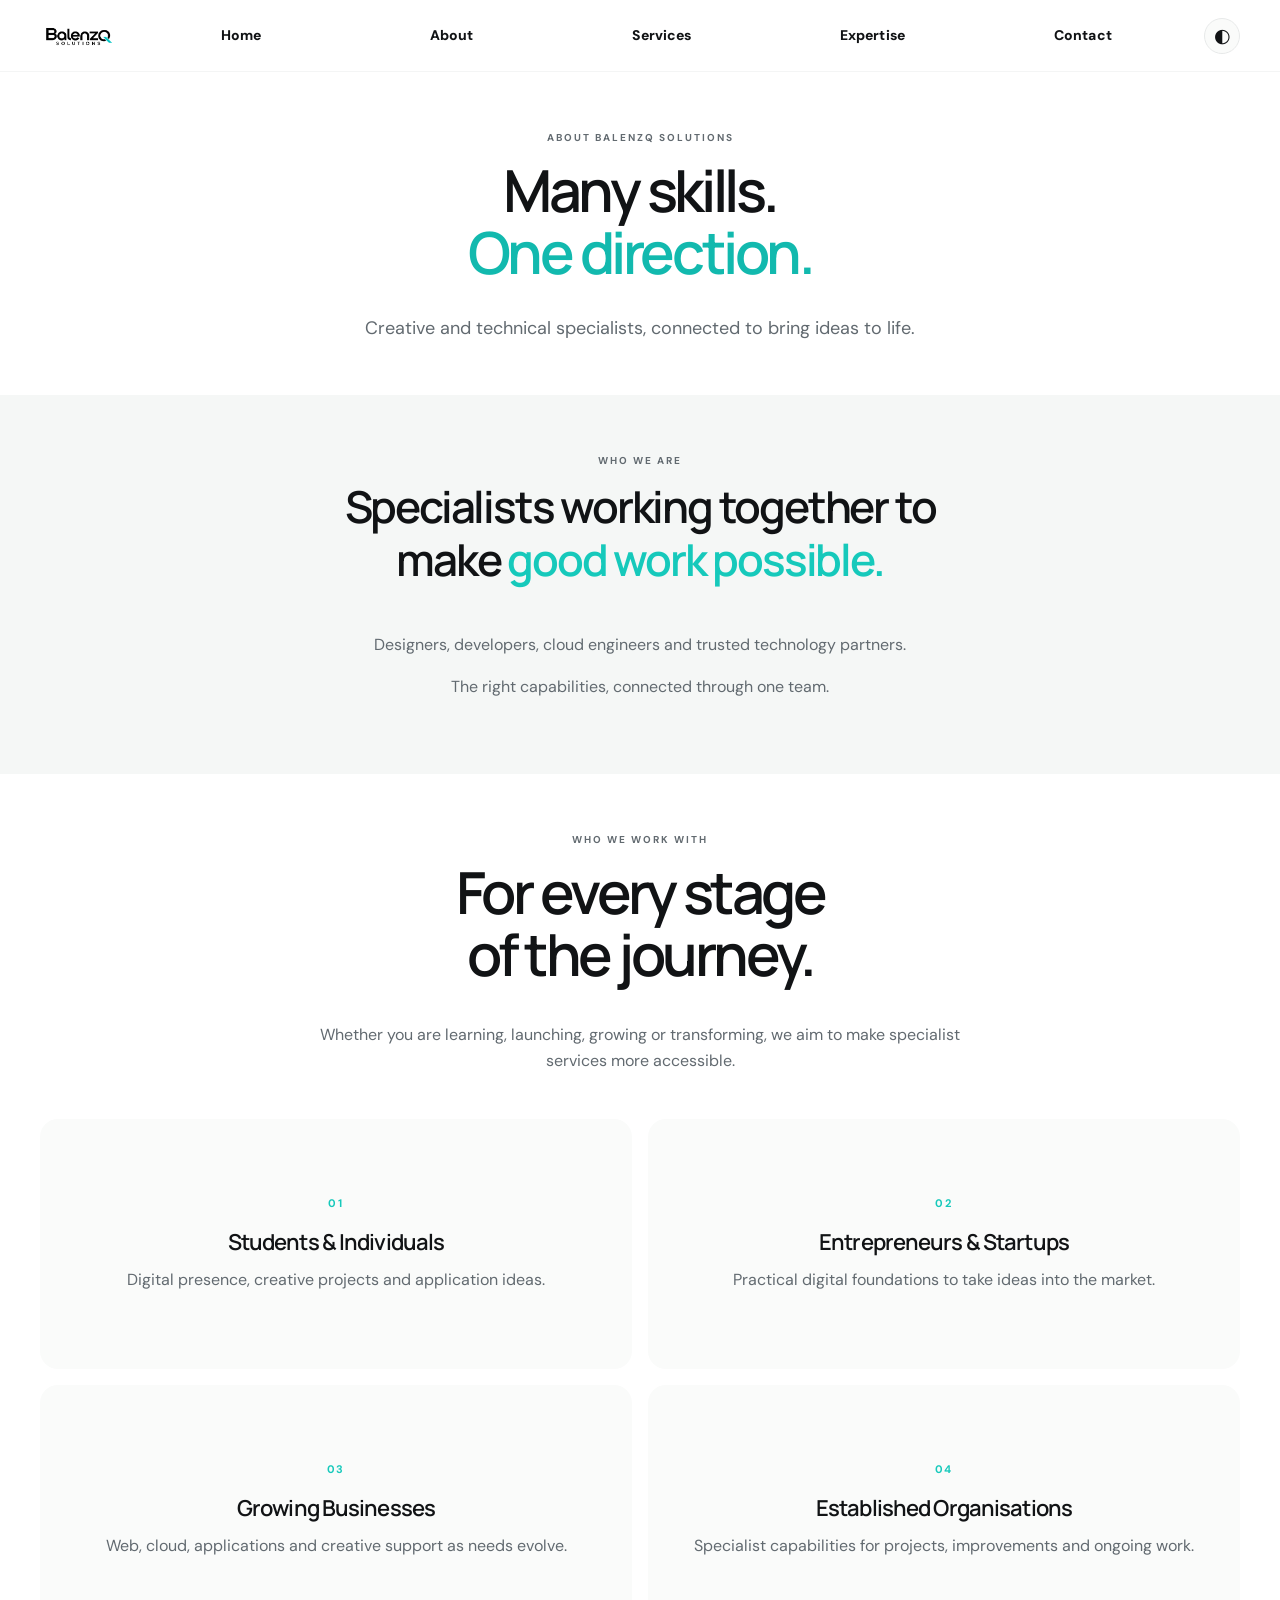
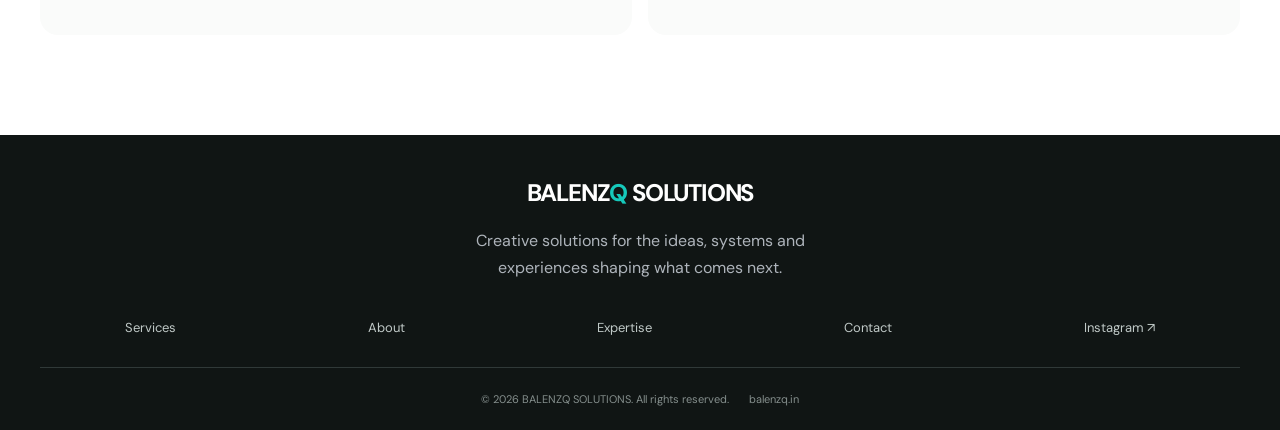
==== about.html @ 7b8a3180 "Initial commit" ====
<!doctype html><html lang="en"><head><meta charset="utf-8"><meta name="viewport" content="width=device-width,initial-scale=1"><meta name="description" content="BALENZQ SOLUTIONS delivers web development, cloud services, domains and hosting, SEO, multimedia design, media post-production and AI video production."><meta name="theme-color" content="#070909"><title>About | BALENZQ SOLUTIONS</title><link rel="preconnect" href="https://fonts.googleapis.com"><link rel="stylesheet" href="styles.css"></head><body><header class="site-header"><div class="wrap nav"><a class="brand" href="index.html" aria-label="BALENZQ SOLUTIONS home"><img class="brand-logo logo-light" src="assets/logo-light.png" alt="BALENZQ SOLUTIONS"><img class="brand-logo logo-dark" src="assets/logo-dark.png" alt="BALENZQ SOLUTIONS"></a><nav aria-label="Main navigation"><a href="index.html">Home</a><a href="about.html">About</a><a href="services.html">Services</a><a href="expertise.html">Expertise</a><a href="contact.html">Contact</a></nav><div class="nav-actions"><button class="theme-toggle" type="button" aria-label="Toggle color theme" title="Toggle light or dark theme"><span class="theme-icon">◐</span></button></div></div></header>
<main><section class="page-hero"><div class="wrap"><div class="eyebrow">ABOUT BALENZQ SOLUTIONS</div><h1>Many skills.<br><span style="color:#12b9ae">One direction.</span></h1><p>Creative and technical specialists, connected to bring ideas to life.</p></div></section>
<section class="section soft"><div class="wrap split"><div><div class="eyebrow">WHO WE ARE</div><p class="statement">Specialists working together to make <span>good work possible.</span></p></div><div><p class="section-intro">Designers, developers, cloud engineers and trusted technology partners.</p><p class="section-intro">The right capabilities, connected through one team.</p></div></div></section>
<section class="section"><div class="wrap"><div class="section-head"><div><div class="eyebrow">WHO WE WORK WITH</div><h2>For every stage<br>of the journey.</h2></div><p class="section-intro">Whether you are learning, launching, growing or transforming, we aim to make specialist services more accessible.</p></div><div class="grid"><div class="card"><div class="num">01</div><h3>Students & Individuals</h3><p>Digital presence, creative projects and application ideas.</p></div><div class="card"><div class="num">02</div><h3>Entrepreneurs & Startups</h3><p>Practical digital foundations to take ideas into the market.</p></div><div class="card"><div class="num">03</div><h3>Growing Businesses</h3><p>Web, cloud, applications and creative support as needs evolve.</p></div><div class="card"><div class="num">04</div><h3>Established Organisations</h3><p>Specialist capabilities for projects, improvements and ongoing work.</p></div></div></div></section></main><footer><div class="wrap"><div class="foot-top"><div><div class="foot-brand">BALENZ<span>Q</span> SOLUTIONS</div><p style="color:#aeb4bb;max-width:330px">Creative solutions for the ideas, systems and experiences shaping what comes next.</p></div><div class="foot-links"><a href="services.html">Services</a><a href="about.html">About</a><a href="expertise.html">Expertise</a><a href="contact.html">Contact</a><a href="https://www.instagram.com/" target="_blank" rel="noreferrer">Instagram ↗</a></div></div><div class="copyright"><span>© 2026 BALENZQ SOLUTIONS. All rights reserved.</span><span>balenzq.in</span></div></div></footer><script src="script.js" defer></script></body></html>
---- styles.css ----
@import url('https://fonts.googleapis.com/css2?family=DM+Sans:wght@400;500;600;700&family=Manrope:wght@400;500;600;700;800&display=swap');
:root{color-scheme:light dark;--ink:#111315;--muted:#626a70;--line:#e7e9e9;--accent:#16c9bb;--paper:#fff;--soft:#f5f7f6;--panel:#fafbfa;--max:1200px;--shadow:0 20px 60px rgba(15,25,25,.07)}
@media(prefers-color-scheme:dark){:root{--ink:#f4f6f5;--muted:#aeb7b6;--line:#303938;--paper:#070909;--soft:#0d1312;--panel:#151d1b;--shadow:0 20px 60px rgba(0,0,0,.22)}}
:root[data-theme="light"]{color-scheme:light;--ink:#111315;--muted:#626a70;--line:#e7e9e9;--paper:#fff;--soft:#f5f7f6;--panel:#fafbfa;--shadow:0 20px 60px rgba(15,25,25,.07)}
:root[data-theme="dark"]{color-scheme:dark;--ink:#f4f6f5;--muted:#aeb7b6;--line:#303938;--paper:#070909;--soft:#0d1312;--panel:#151d1b;--shadow:0 20px 60px rgba(0,0,0,.22)}
*{box-sizing:border-box}html{scroll-behavior:smooth}body{margin:0;background:var(--paper);color:var(--ink);font-family:'DM Sans',Arial,sans-serif;line-height:1.65;-webkit-font-smoothing:antialiased;transition:background .25s,color .25s}h1,h2,h3,.statement{font-family:'Manrope','DM Sans',sans-serif;font-weight:600}a{color:inherit;text-decoration:none}.wrap{width:min(var(--max),calc(100% - 56px));margin:auto}
.site-header{height:86px;display:flex;align-items:center;position:sticky;top:0;background:color-mix(in srgb,var(--paper) 88%,transparent);backdrop-filter:blur(18px);z-index:20;border-bottom:1px solid color-mix(in srgb,var(--line) 45%,transparent)}.nav{display:flex;align-items:center;justify-content:space-between;gap:28px}.brand{display:flex;align-items:center;flex:0 0 175px}.brand-logo{display:block;width:164px;height:56px;object-fit:contain}.nav nav{display:flex;gap:clamp(15px,2.4vw,32px);align-items:center;white-space:nowrap;font-size:13px;font-weight:600;color:var(--muted)}nav a{transition:color .2s}nav a:hover,nav a.active{color:var(--accent)}.nav-actions{display:flex;align-items:center;gap:13px}.theme-toggle{width:38px;height:38px;border:1px solid var(--line);border-radius:50%;background:var(--panel);color:var(--ink);font-size:19px;cursor:pointer}.nav-cta,.button{display:inline-flex;align-items:center;justify-content:center;gap:8px;background:var(--ink);color:var(--paper);padding:13px 20px;border-radius:999px;font-size:13px;font-weight:700;transition:.2s}.nav-cta:hover,.button:hover{background:var(--accent);color:#071312;transform:translateY(-2px)}
.hero{padding:105px 0 88px;position:relative;overflow:hidden;isolation:isolate}.hero:before{content:"";position:absolute;width:650px;height:650px;border-radius:50%;right:-220px;top:-285px;background:radial-gradient(circle,rgba(22,201,187,.12),rgba(22,201,187,0) 68%);z-index:-1;pointer-events:none}.hero:after{content:"";position:absolute;inset:10% 0 0 48%;z-index:-1;opacity:.23;background-image:radial-gradient(var(--muted) .65px,transparent .65px);background-size:19px 19px;mask-image:linear-gradient(90deg,transparent,black 55%,transparent)}.eyebrow{font-size:10px;letter-spacing:.2em;text-transform:uppercase;color:var(--muted);font-weight:700}.hero-brandmark{margin:28px 0 22px;max-width:min(620px,100%)}.hero-brandmark img{width:100%;height:auto;max-height:190px;object-fit:contain;object-position:left center}.hero h1{font-size:clamp(43px,6.5vw,78px);line-height:1.02;letter-spacing:-.065em;max-width:790px;margin:18px 0 20px}.hero h1 em{font-style:normal;color:var(--accent)}.lead{font-size:clamp(16px,1.7vw,19px);line-height:1.75;color:var(--muted);max-width:630px}.actions{display:flex;gap:13px;align-items:center;margin-top:30px;flex-wrap:wrap}.button.secondary{background:transparent;color:var(--ink);border:1px solid var(--line)}.button.secondary:hover{border-color:var(--accent);background:var(--soft)}.hero-note{margin-top:68px;padding-top:20px;border:0;display:flex;justify-content:space-between;gap:20px;color:var(--muted);font-size:11px;letter-spacing:.1em}
.section{padding:88px 0}.section.soft{background:var(--soft)}.section-head{display:flex;justify-content:space-between;align-items:end;gap:32px;margin-bottom:40px}.section h2,.page-hero h1{font-size:clamp(34px,4.8vw,58px);letter-spacing:-.06em;line-height:1.08;margin:12px 0}.section-intro{max-width:455px;color:var(--muted);font-size:16px}.grid{display:grid;grid-template-columns:repeat(2,1fr);gap:14px}.card{border:0;border-radius:18px;padding:30px;min-height:220px;background:var(--panel);transition:transform .25s,box-shadow .25s}.card:hover{transform:translateY(-4px);box-shadow:var(--shadow)}.num{color:var(--accent);font-size:11px;font-weight:700;letter-spacing:.15em}.card h3{font-size:22px;letter-spacing:-.04em;margin:22px 0 8px}.card p,.service-item p{color:var(--muted);margin:0}.arrow{display:inline-block;margin-top:20px;font-size:13px;font-weight:700}.arrow:after{content:" ↗";color:var(--accent)}.split{display:grid;grid-template-columns:1fr 1fr;gap:70px;align-items:center}.statement{font-size:clamp(27px,3.8vw,44px);line-height:1.2;letter-spacing:-.05em}.statement span{color:var(--accent)}.ticks{list-style:none;padding:0;margin:24px 0}.ticks li{padding:12px 0;border-bottom:1px solid var(--line);color:var(--muted)}.ticks li:before{content:"↗";color:var(--accent);margin-right:12px}.band{background:#111817;color:#fff;border-radius:24px;padding:54px;display:flex;justify-content:space-between;align-items:center;gap:30px}.band h2{font-size:clamp(30px,4vw,48px);margin:10px 0;letter-spacing:-.06em}.band p{color:#b8c2c0;max-width:530px}.band .button{background:var(--accent);color:#071312}.page-hero{padding:86px 0 54px}.page-hero h1{max-width:850px}.page-hero p{max-width:680px;color:var(--muted);font-size:18px}.service-list{display:grid;grid-template-columns:1fr 1fr;gap:0 48px}.service-item{padding:28px 0;border-top:1px solid var(--line)}.service-item h3{font-size:22px;letter-spacing:-.04em;margin:0 0 8px}.pill{display:inline-block;border:1px solid var(--line);border-radius:30px;padding:7px 12px;font-size:11px;color:var(--muted);margin:6px 5px 0 0}form{display:grid;gap:14px;max-width:680px}input,textarea,select{width:100%;padding:15px 16px;border:1px solid var(--line);border-radius:10px;font:inherit;background:var(--panel);color:var(--ink)}textarea{min-height:140px;resize:vertical}label{font-size:12px;color:var(--muted)}footer{padding:54px 0 28px;background:#101514;color:white;margin-top:90px}.foot-top{display:flex;justify-content:space-between;gap:30px;padding-bottom:42px;border-bottom:1px solid #303938}.foot-brand{font-size:24px;font-weight:750;letter-spacing:-.05em}.foot-brand span{color:var(--accent)}.foot-links{display:flex;gap:22px;flex-wrap:wrap;color:#c0c9c7;font-size:13px}.copyright{display:flex;justify-content:space-between;gap:20px;color:#858f8d;font-size:11px;padding-top:22px}.reveal{opacity:0;transform:translateY(18px);transition:opacity .65s ease,transform .65s ease}.reveal.visible{opacity:1;transform:none}
@media(max-width:900px){.wrap{width:min(var(--max),calc(100% - 36px))}.site-header{height:auto;min-height:76px;padding:10px 0}.nav{gap:12px;flex-wrap:wrap}.brand{flex:0 0 125px}.brand-logo{width:122px;height:46px}.nav nav{order:3;flex:1 0 100%;justify-content:center;gap:clamp(14px,4vw,28px);padding:8px 0 3px;font-size:12px}.nav-actions{margin-left:auto}.nav-cta{padding:10px 14px}.hero{padding:72px 0 60px}.hero-brandmark{max-width:500px}.hero-brandmark img{max-height:145px}}
@media(max-width:600px){.wrap{width:calc(100% - 32px)}.site-header{padding:8px 0}.nav{gap:8px}.brand{flex-basis:112px}.brand-logo{width:108px;height:40px}.nav nav{justify-content:flex-start;overflow-x:auto;scrollbar-width:none;white-space:nowrap;padding:11px 0 7px}.nav nav::-webkit-scrollbar{display:none}.nav-actions{gap:8px}.theme-toggle{width:34px;height:34px}.nav-cta{font-size:11px;padding:9px 11px}.hero{padding:62px 0 52px}.hero-brandmark{margin:24px 0 18px}.hero-brandmark img{max-height:105px}.hero h1{font-size:clamp(40px,12vw,58px)}.hero-note{margin-top:45px;flex-direction:column;gap:8px}.section{padding:65px 0}.section-head,.split,.band,.foot-top,.copyright{display:block}.section-head{margin-bottom:26px}.grid,.service-list{grid-template-columns:1fr}.card{min-height:unset;padding:25px}.split{gap:26px}.band{padding:32px 24px}.band .button{margin-top:18px}.foot-links{margin-top:24px}.copyright span{display:block;margin-top:8px}}
@media(prefers-reduced-motion:reduce){html{scroll-behavior:auto}.reveal{opacity:1;transform:none;transition:none}*{transition:none!important}}

/* V6 logo treatment: use the supplied clean wordmark, centered in the header and hero. */
.site-header{height:auto;min-height:108px;padding:12px 0}
.nav{display:grid;grid-template-columns:1fr auto 1fr;grid-template-areas:"brand . actions" "menu menu menu";gap:8px 18px}
.brand{grid-area:brand;grid-column:1 / 4;grid-row:1;justify-self:center;align-self:center;display:flex;align-items:center;justify-content:center;width:max-content;max-width:100%;flex:none}
.brand-logo{width:220px;height:66px;object-fit:contain;display:block}
.nav nav{grid-area:menu;grid-row:2;grid-column:1 / 4;justify-self:center;display:flex;justify-content:center;align-items:center;gap:clamp(18px,2.8vw,34px)}
.nav-actions{grid-area:actions;grid-row:1;grid-column:3;justify-self:end;align-self:center;z-index:2}
.logo-dark{display:none!important}
@media(prefers-color-scheme:dark){.logo-light{display:none!important}.logo-dark{display:block!important}}
:root[data-theme="light"] .logo-light{display:block!important}
:root[data-theme="light"] .logo-dark{display:none!important}
:root[data-theme="dark"] .logo-light{display:none!important}
:root[data-theme="dark"] .logo-dark{display:block!important}
.hero-brandmark{width:100%;max-width:100%;margin:32px 0 28px;display:flex;justify-content:center;align-items:center}
.hero-brandmark .hero-logo{width:min(520px,82%);height:auto;max-height:150px;object-fit:contain;object-position:center}
@media(max-width:900px){
 .site-header{min-height:100px}
 .brand{grid-column:1 / 4}
 .brand-logo{width:205px;height:60px}
 .nav nav{grid-column:1 / 4;justify-self:center;justify-content:center}
 .nav-actions{grid-column:3;grid-row:1}
}
@media(max-width:600px){
 .site-header{min-height:112px;padding:8px 0 5px}
 .nav{grid-template-columns:1fr auto 1fr;gap:7px 8px}
 .brand-logo{width:176px;height:54px}
 .nav-actions{grid-column:3;grid-row:1;gap:6px}
 .theme-toggle{width:32px;height:32px}
 .nav-cta{font-size:10px;padding:8px 10px}
 .nav nav{grid-column:1 / 4;grid-row:2;justify-self:stretch;justify-content:center;gap:clamp(12px,4vw,22px);font-size:12px}
 .hero-brandmark{margin:24px 0 22px}
 .hero-brandmark .hero-logo{width:min(390px,90%);max-height:112px}
}

/* Keep the centered wordmark clear of the utility buttons on narrow screens. */
.nav{grid-template-areas:"brand brand brand" "menu menu menu";grid-template-columns:1fr 1fr 1fr}
.brand{grid-area:brand;grid-column:1 / 4;grid-row:1}
.nav nav{grid-area:menu;grid-column:1 / 4;grid-row:2}
.nav-actions{grid-area:auto;grid-column:3;grid-row:1;justify-self:end}
@media(max-width:600px){
 .nav{grid-template-areas:"brand brand brand" "actions actions actions" "menu menu menu";grid-template-columns:1fr 1fr 1fr}
 .brand{grid-area:brand;grid-column:1 / 4;grid-row:1}
 .nav-actions{grid-area:actions;grid-column:1 / 4;grid-row:2;justify-self:center}
 .nav nav{grid-area:menu;grid-column:1 / 4;grid-row:3;justify-self:stretch}
 .site-header{min-height:142px}
}

/* V7 refinement: compact right-aligned header logo and justified content copy. */
.nav{
  display:grid;
  grid-template-columns:minmax(0,1fr) auto auto;
  grid-template-areas:"menu actions brand";
  align-items:center;
  gap:14px 22px;
}
.brand{
  grid-area:brand;
  grid-column:auto;
  grid-row:auto;
  justify-self:end;
  width:auto;
  max-width:100%;
  flex:none;
  margin-left:0;
}
.brand-logo{width:104px;height:42px;object-fit:contain}
.nav nav{
  grid-area:menu;
  grid-column:auto;
  grid-row:auto;
  justify-self:start;
  justify-content:flex-start;
  min-width:0;
}
.nav-actions{grid-area:actions;grid-column:auto;grid-row:auto;justify-self:center}
/* Align explanatory copy consistently across every page and content section. */
main p,
main li,
footer p{
  text-align:justify;
  text-justify:inter-word;
}
.section-intro,
.lead,
.page-hero p,
.card p,
.service-item p,
.band p,
.ticks li{
  text-align:justify;
}
/* Keep navigation, controls and short labels visually crisp. */
.site-header nav,
.site-header nav a,
.nav-actions,
.nav-cta,
.button,
.eyebrow,
.num,
.pill,
.foot-links,
.copyright,
label{
  text-align:initial;
}
@media(max-width:900px){
  .nav{
    grid-template-columns:minmax(0,1fr) auto auto;
    grid-template-areas:"menu actions brand";
    gap:10px 12px;
  }
  .brand{grid-column:auto;grid-row:auto;justify-self:end}
  .brand-logo{width:92px;height:38px}
  .nav nav{grid-column:auto;grid-row:auto;justify-self:start;justify-content:flex-start;flex:initial;white-space:nowrap;overflow-x:auto}
  .nav-actions{grid-column:auto;grid-row:auto;justify-self:center;margin-left:0}
}
@media(max-width:600px){
  .site-header{min-height:0;padding:9px 0}
  .nav{
    display:grid;
    grid-template-columns:minmax(0,1fr) auto;
    grid-template-areas:"actions brand" "menu menu";
    gap:8px 12px;
  }
  .brand{grid-area:brand;grid-column:2;grid-row:1;justify-self:end}
  .brand-logo{width:82px;height:34px}
  .nav-actions{grid-area:actions;grid-column:1;grid-row:1;justify-self:start}
  .nav nav{grid-area:menu;grid-column:1 / -1;grid-row:2;justify-self:stretch;justify-content:flex-start;overflow-x:auto;white-space:nowrap;padding:8px 0 3px}
  .hero-brandmark .hero-logo{width:min(390px,90%);max-height:112px}
}

/* V8: centered editorial composition and compact logo tagline. */
body, main, main section, footer { text-align: center; }
.site-header .nav { justify-items: center; }
.site-header nav { justify-self: center; justify-content: center; text-align: center; }
.brand { justify-self: end; }
.brand-logo { width: 76px; height: 32px; }
.hero .wrap { display: flex; flex-direction: column; align-items: center; }
.hero .eyebrow { text-align: center; }
.hero-brandmark { justify-content: center; margin: 24px auto 8px; }
.hero-brandmark .hero-logo { width: min(430px, 78%); max-height: 126px; object-position: center; }
.hero h1 { width: 100%; max-width: 760px; margin: 8px auto 18px; text-align: center; font-size: clamp(20px, 2.6vw, 27px); line-height: 1.35; letter-spacing: -.025em; font-weight: 600; }
.hero .lead { max-width: 720px; margin: 0 auto; text-align: center; }
.hero .actions { justify-content: center; }
.hero-note { width: 100%; justify-content: center; flex-wrap: wrap; text-align: center; }
.section-head { flex-direction: column; align-items: center; justify-content: center; text-align: center; }
.section-head > div { width: 100%; }
.section-intro, .page-hero p, .card p, .service-item p, .band p, .ticks li, main p, main li { text-align: center; margin-left: auto; margin-right: auto; }
.section h2, .page-hero h1, .statement, .card h3, .service-item h3 { text-align: center; margin-left: auto; margin-right: auto; }
.grid, .service-list { justify-items: stretch; }
.card, .service-item { text-align: center; }
.num, .arrow, .pill { text-align: center; }
.split { justify-items: center; text-align: center; }
.split > * { width: 100%; }
.ticks { max-width: 620px; margin-left: auto; margin-right: auto; }
.ticks li { padding-left: 8px; padding-right: 8px; }
.band { flex-direction: column; justify-content: center; align-items: center; text-align: center; }
.band > div { width: 100%; }
.page-hero { display: flex; flex-direction: column; align-items: center; }
.page-hero h1, .page-hero p { margin-left: auto; margin-right: auto; }
form { margin-left: auto; margin-right: auto; text-align: center; }
form label { text-align: center; }
input, textarea, select { text-align: center; }
footer .foot-top, footer .copyright { justify-content: center; align-items: center; text-align: center; }
footer .foot-top { flex-direction: column; }
footer .foot-top > div { width: 100%; }
footer .foot-links { justify-content: center; }
footer p { margin-left: auto; margin-right: auto; text-align: center; }
@media(max-width:900px){
 .brand-logo { width: 72px; height: 30px; }
 .nav nav { justify-content: center; }
 .hero-brandmark .hero-logo { width: min(390px, 86%); max-height: 112px; }
}
@media(max-width:600px){
 .brand-logo { width: 68px; height: 28px; }
 .nav nav { justify-content: center; }
 .hero h1 { font-size: 19px; line-height: 1.35; }
 .hero-brandmark .hero-logo { width: min(340px, 88%); max-height: 100px; }
 .hero-note { align-items: center; }
 .section-head { align-items: center; }
 .foot-links { justify-content: center; }
 .copyright { text-align: center; }
}


/* V9 — centered, minimal, brand-led presentation */
body, main, main section, footer { text-align:center; }
main p, main li, .section-intro, .page-hero p, .card p, .service-item p, .band p, .ticks li { text-align:center !important; margin-left:auto; margin-right:auto; }
.section-head, .section-head > div, .split, .page-hero, .page-hero .wrap, .band { text-align:center; justify-content:center; align-items:center; }
.section-head { display:flex; flex-direction:column; gap:8px; }
.section-head > div { width:100%; }
.section-intro, .page-hero p, .lead { max-width:620px; }
.hero .wrap { display:flex; flex-direction:column; align-items:center; }
.hero-brandmark { justify-content:center; margin:20px auto 8px; }
.hero-brandmark .hero-logo { width:min(350px,72%); max-height:105px; object-position:center; }
.brand-tagline { margin:7px 0 14px; font-size:clamp(15px,2vw,20px); line-height:1.35; font-weight:600; letter-spacing:-.025em; color:var(--ink); text-align:center; }
.hero .lead { margin:0 auto; font-size:14px; letter-spacing:.12em; text-transform:uppercase; }
.hero h1 { display:none; }
.hero .actions { justify-content:center; }
.hero-note { justify-content:center; text-align:center; margin-top:48px; }
.brand { justify-self:end; }
.brand-logo { width:72px; height:30px; }
.nav nav { justify-content:center; text-align:center; }
.nav-actions { justify-self:start; }
.grid { gap:16px; }
.card { min-height:190px; padding:25px 24px; text-align:center; }
.card h3 { margin:12px auto 7px; text-align:center; }
.doodle-icon { display:flex; width:48px; height:48px; align-items:center; justify-content:center; margin:0 auto 13px; color:var(--accent); }
.doodle-icon svg { width:42px; height:42px; fill:none; stroke:currentColor; stroke-width:1.7; stroke-linecap:round; stroke-linejoin:round; }
.service-list { justify-items:stretch; }
.service-item { text-align:center; padding:26px 18px; }
.service-item h3 { text-align:center; margin:8px auto; }
.service-item .pill { margin:5px 4px 0; }
.split { grid-template-columns:1fr; gap:24px; }
.split > div { max-width:720px; margin:0 auto; }
.statement { text-align:center; max-width:700px; margin:10px auto; }
.ticks { display:flex; flex-wrap:wrap; justify-content:center; gap:8px 22px; }
.ticks li { border:0; padding:6px 0; }
.band { display:flex; flex-direction:column; padding:42px 28px; }
.band h2 { text-align:center; }
form { margin:0 auto; text-align:center; }
form label { text-align:center; }
input, textarea, select { text-align:center; }
footer .foot-top, footer .copyright { justify-content:center; align-items:center; text-align:center; }
footer .foot-top > div { margin:0 auto; }
footer .foot-links { justify-content:center; }
footer p { margin-left:auto; margin-right:auto; text-align:center; }
@media(max-width:600px){
 .brand-logo{width:66px;height:28px}
 .hero{padding:52px 0 46px}
 .hero-brandmark .hero-logo{width:min(300px,78%);max-height:88px}
 .brand-tagline{font-size:16px;margin:5px 0 12px}
 .hero .lead{font-size:11px;letter-spacing:.1em}
 .section{padding:54px 0}
 .grid{grid-template-columns:1fr 1fr;gap:10px}
 .card{padding:20px 12px;min-height:165px}
 .card h3{font-size:17px}
 .card p{font-size:13px;line-height:1.5}
 .doodle-icon{width:40px;height:40px;margin-bottom:8px}
 .doodle-icon svg{width:36px;height:36px}
 .service-list{grid-template-columns:1fr}
 .service-item{padding:22px 10px}
 .band{padding:30px 20px}
}

/* V10 — compact single-line navigation and consistent centered sections */
.site-header{height:72px;min-height:72px;padding:0;}
.nav{display:flex;flex-wrap:nowrap;align-items:center;justify-content:space-between;gap:18px;}
.brand{order:0;flex:0 0 auto;justify-self:auto;width:auto;max-width:none;display:flex;align-items:center;justify-content:flex-start;}
.brand-logo{width:78px;height:38px;object-fit:contain;}
.nav nav{order:1;display:flex;flex:1 1 auto;justify-content:center;align-items:center;gap:clamp(12px,2.2vw,30px);white-space:nowrap;padding:0;margin:0;font-size:13px;}
.nav-actions{order:2;display:flex;flex:0 0 auto;align-items:center;justify-self:auto;margin:0;}
.theme-toggle{width:36px;height:36px;}
.nav-cta{display:none!important;}
/* All section labels, headings and supporting copy share a centered composition. */
main, main section, main section .wrap, footer{text-align:center;}
.section-head{display:flex;flex-direction:column;align-items:center;justify-content:center;text-align:center;margin-bottom:28px;gap:8px;}
.section-head>div{width:100%;}
.section h2,.page-hero h1,.section-intro,.page-hero p,.statement,.card h3,.card p,.service-item h3,.service-item p,.band h2,.band p,.hero h1,.hero .lead{margin-left:auto;margin-right:auto;text-align:center;}
.section-intro,.page-hero p,.lead,.band p{max-width:650px;}
.split{grid-template-columns:1fr;justify-items:center;gap:20px;text-align:center;}
.split>div{width:100%;max-width:760px;margin:0 auto;text-align:center;}
.ticks{display:flex;justify-content:center;align-items:center;flex-wrap:wrap;gap:8px 22px;}
.ticks li{text-align:center;border:0;padding:6px 0;}
.page-hero{display:flex;flex-direction:column;align-items:center;text-align:center;padding:58px 0 34px;}
.page-hero .wrap{display:flex;flex-direction:column;align-items:center;}
.service-list{grid-template-columns:repeat(2,minmax(0,1fr));gap:14px 24px;}
.service-item{text-align:center;padding:22px 18px;border:1px solid var(--line);border-radius:16px;background:var(--panel);}
.service-item h3,.service-item p{ text-align:center; }
form{margin:0 auto;text-align:center;}
form label{text-align:center;}
input,textarea,select{text-align:center;}
.band{display:flex;flex-direction:column;align-items:center;justify-content:center;text-align:center;padding:38px 28px;gap:16px;}
.band>div{width:100%;}
.foot-top,.copyright{justify-content:center;align-items:center;text-align:center;}
.foot-top{flex-direction:column;gap:20px;padding-bottom:28px;}
.foot-top>div{width:100%;}
.foot-links{justify-content:center;}
footer p{margin-left:auto;margin-right:auto;text-align:center;}
/* Compact vertical rhythm: retain breathing room without oversized blank bands. */
.hero{padding:54px 0 42px;}
.hero-brandmark{margin:12px auto 5px;}
.brand-tagline{margin:5px auto 12px;font-size:clamp(13px,1.6vw,17px);}
.hero .actions{justify-content:center;margin-top:22px;}
.hero-note{display:none;}
.section{padding:58px 0;}
.section.soft{padding:58px 0;}
footer{margin-top:42px;padding:38px 0 22px;}
.grid{gap:12px;}
.card{min-height:170px;padding:22px 18px;}
.doodle-icon{width:46px;height:46px;margin:0 auto 10px;color:var(--accent);}
.doodle-icon svg{fill:var(--accent);stroke:var(--accent);stroke-width:1.6;}
.doodle-icon svg rect,.doodle-icon svg path,.doodle-icon svg circle,.doodle-icon svg line{vector-effect:non-scaling-stroke;}
@media(max-width:900px){
 .site-header{height:66px;min-height:66px;padding:0;}
 .nav{flex-wrap:nowrap;gap:10px;}
 .brand{flex:0 0 auto;}
 .brand-logo{width:66px;height:32px;}
 .nav nav{order:1;flex:1 1 auto;justify-content:center;gap:clamp(9px,1.8vw,16px);font-size:11px;overflow:visible;}
 .nav-actions{margin:0;}
 .theme-toggle{width:32px;height:32px;}
}
@media(max-width:600px){
 .site-header{height:62px;min-height:62px;padding:0;}
 .wrap{width:calc(100% - 24px);}
 .nav{gap:7px;}
 .brand-logo{width:52px;height:28px;}
 .nav nav{flex:1 1 auto;justify-content:flex-start;gap:12px;overflow-x:auto;scrollbar-width:none;white-space:nowrap;font-size:10px;padding:8px 0;}
 .nav nav::-webkit-scrollbar{display:none;}
 .nav-actions{flex:0 0 auto;}
 .theme-toggle{width:29px;height:29px;font-size:15px;}
 .hero{padding:40px 0 34px;}
 .hero-brandmark .hero-logo{width:min(260px,76%);max-height:78px;}
 .brand-tagline{font-size:14px;margin:4px auto 10px;}
 .hero .lead{font-size:10px;letter-spacing:.08em;}
 .hero .actions{gap:9px;margin-top:18px;}
 .button{padding:11px 15px;font-size:12px;}
 .section,.section.soft{padding:42px 0;}
 .section h2,.page-hero h1{font-size:clamp(29px,8vw,40px);}
 .grid{grid-template-columns:1fr 1fr;gap:9px;}
 .card{min-height:150px;padding:17px 10px;border-radius:14px;}
 .card h3{font-size:15px;margin:8px auto 5px;}
 .card p{font-size:12px;line-height:1.45;}
 .card .arrow{font-size:11px;margin-top:12px;}
 .doodle-icon{width:36px;height:36px;}
 .doodle-icon svg{width:34px;height:34px;}
 .service-list{grid-template-columns:1fr;gap:10px;}
 .service-item{padding:18px 12px;}
 .band{padding:28px 17px;}
 footer{margin-top:28px;padding:30px 0 18px;}
}

/* V11 — enforce true page-centred alignment across every page */
main, main *, footer, footer * { text-align:center !important; }
main .wrap, main .section-head, main .section-head > *, main .page-hero, main .page-hero > *,
main .page-hero .wrap, main .split, main .split > *, main .band, main .band > *,
main .service-list, main .service-item, main .grid, main .card,
footer .wrap, footer .foot-top, footer .foot-top > *, footer .foot-links, footer .copyright {
  margin-left:auto;
  margin-right:auto;
  justify-content:center;
  align-items:center;
}
main .eyebrow, main .num, main .section-intro, main p, main li,
main h1, main h2, main h3, main .statement, footer p, footer a {
  text-align:center !important;
  margin-left:auto;
  margin-right:auto;
}
main .eyebrow { display:block; width:100%; }
main .ticks, main .actions { justify-content:center !important; }
main .service-item, main .card { display:flex; flex-direction:column; }
main .pill { display:inline-flex; align-self:center; }
main form { width:min(100%, 620px); margin-left:auto !important; margin-right:auto !important; }
main form label { display:block; width:100%; text-align:center !important; }


/* V12 — high-contrast, evenly spaced, single-line navigation */
.site-header{height:72px;min-height:72px;padding:0;}
.site-header .nav{display:flex;flex-wrap:nowrap;align-items:center;justify-content:space-between;gap:14px;width:min(var(--max),calc(100% - 48px));}
.site-header .brand{flex:0 0 82px;width:82px;max-width:82px;display:flex;justify-content:flex-start;align-items:center;margin:0;}
.site-header .brand-logo{width:78px;height:42px;object-fit:contain;object-position:left center;}
.site-header .nav nav{order:0;flex:1 1 auto;min-width:0;display:flex;flex-direction:row;flex-wrap:nowrap;justify-content:space-evenly;align-items:center;gap:0;padding:0;margin:0;overflow:visible;white-space:nowrap;font-size:14px;font-weight:800;letter-spacing:.01em;color:var(--ink);}
.site-header .nav nav a{flex:1 1 0;text-align:center!important;color:var(--ink);font-weight:800;opacity:1;}
.site-header .nav nav a:hover,.site-header .nav nav a.active{color:var(--accent);}
.site-header .nav-actions{flex:0 0 38px;margin:0;display:flex;justify-content:flex-end;}
.site-header .theme-toggle{width:36px;height:36px;flex:0 0 36px;}
@media(max-width:900px){
 .site-header{height:66px;min-height:66px;padding:0;}
 .site-header .nav{width:calc(100% - 28px);flex-wrap:nowrap;gap:7px;}
 .site-header .brand{flex:0 0 62px;width:62px;max-width:62px;}
 .site-header .brand-logo{width:60px;height:34px;}
 .site-header .nav nav{order:0;flex:1 1 auto;justify-content:space-evenly;gap:0;font-size:11.5px;font-weight:800;overflow:visible;white-space:nowrap;padding:0;}
 .site-header .nav nav a{flex:1 1 0;font-weight:800;}
 .site-header .nav-actions{flex:0 0 32px;margin:0;}
 .site-header .theme-toggle{width:30px;height:30px;flex-basis:30px;font-size:15px;}
}
@media(max-width:380px){
 .site-header .nav{width:calc(100% - 18px);gap:4px;}
 .site-header .brand{flex-basis:54px;width:54px;max-width:54px;}
 .site-header .brand-logo{width:53px;height:30px;}
 .site-header .nav nav{font-size:10.5px;letter-spacing:-.02em;}
 .site-header .nav-actions{flex-basis:29px;}
 .site-header .theme-toggle{width:28px;height:28px;flex-basis:28px;}
}

/* V13 — precise, equal service-card alignment only */
main .grid {
  display: grid;
  grid-template-columns: repeat(2, minmax(0, 1fr));
  align-items: stretch;
  justify-items: stretch;
  justify-content: stretch;
  gap: 16px;
  width: 100%;
}
main .grid > .card {
  box-sizing: border-box;
  width: 100%;
  min-width: 0;
  min-height: 250px;
  height: 100%;
  align-self: stretch;
  justify-self: stretch;
  display: flex;
  flex-direction: column;
  align-items: center;
  justify-content: center;
  padding: 30px 24px;
  text-align: center;
}
main .grid > .card .doodle-icon,
main .grid > .card .num,
main .grid > .card h3,
main .grid > .card p,
main .grid > .card .arrow {
  flex: 0 0 auto;
  max-width: 100%;
  text-align: center;
}
main .grid > .card p { min-height: 1.5em; }
@media (max-width: 600px) {
  main .grid { grid-template-columns: repeat(2, minmax(0, 1fr)); gap: 12px; }
  main .grid > .card { min-height: 205px; padding: 22px 14px; }
}


/* V14 — BALENZQ SOLUTIONS dark canvas; hero color overlay intentionally retained */
:root[data-theme="dark"]{--paper:#070909;--soft:#0d1312;--panel:#151d1b;--ink:#f4f6f5;--muted:#aeb7b6;--line:#252d2b;}
@media(prefers-color-scheme:dark){:root:not([data-theme="light"]){--paper:#070909;--soft:#0d1312;--panel:#151d1b;--ink:#f4f6f5;--muted:#aeb7b6;--line:#252d2b;}}
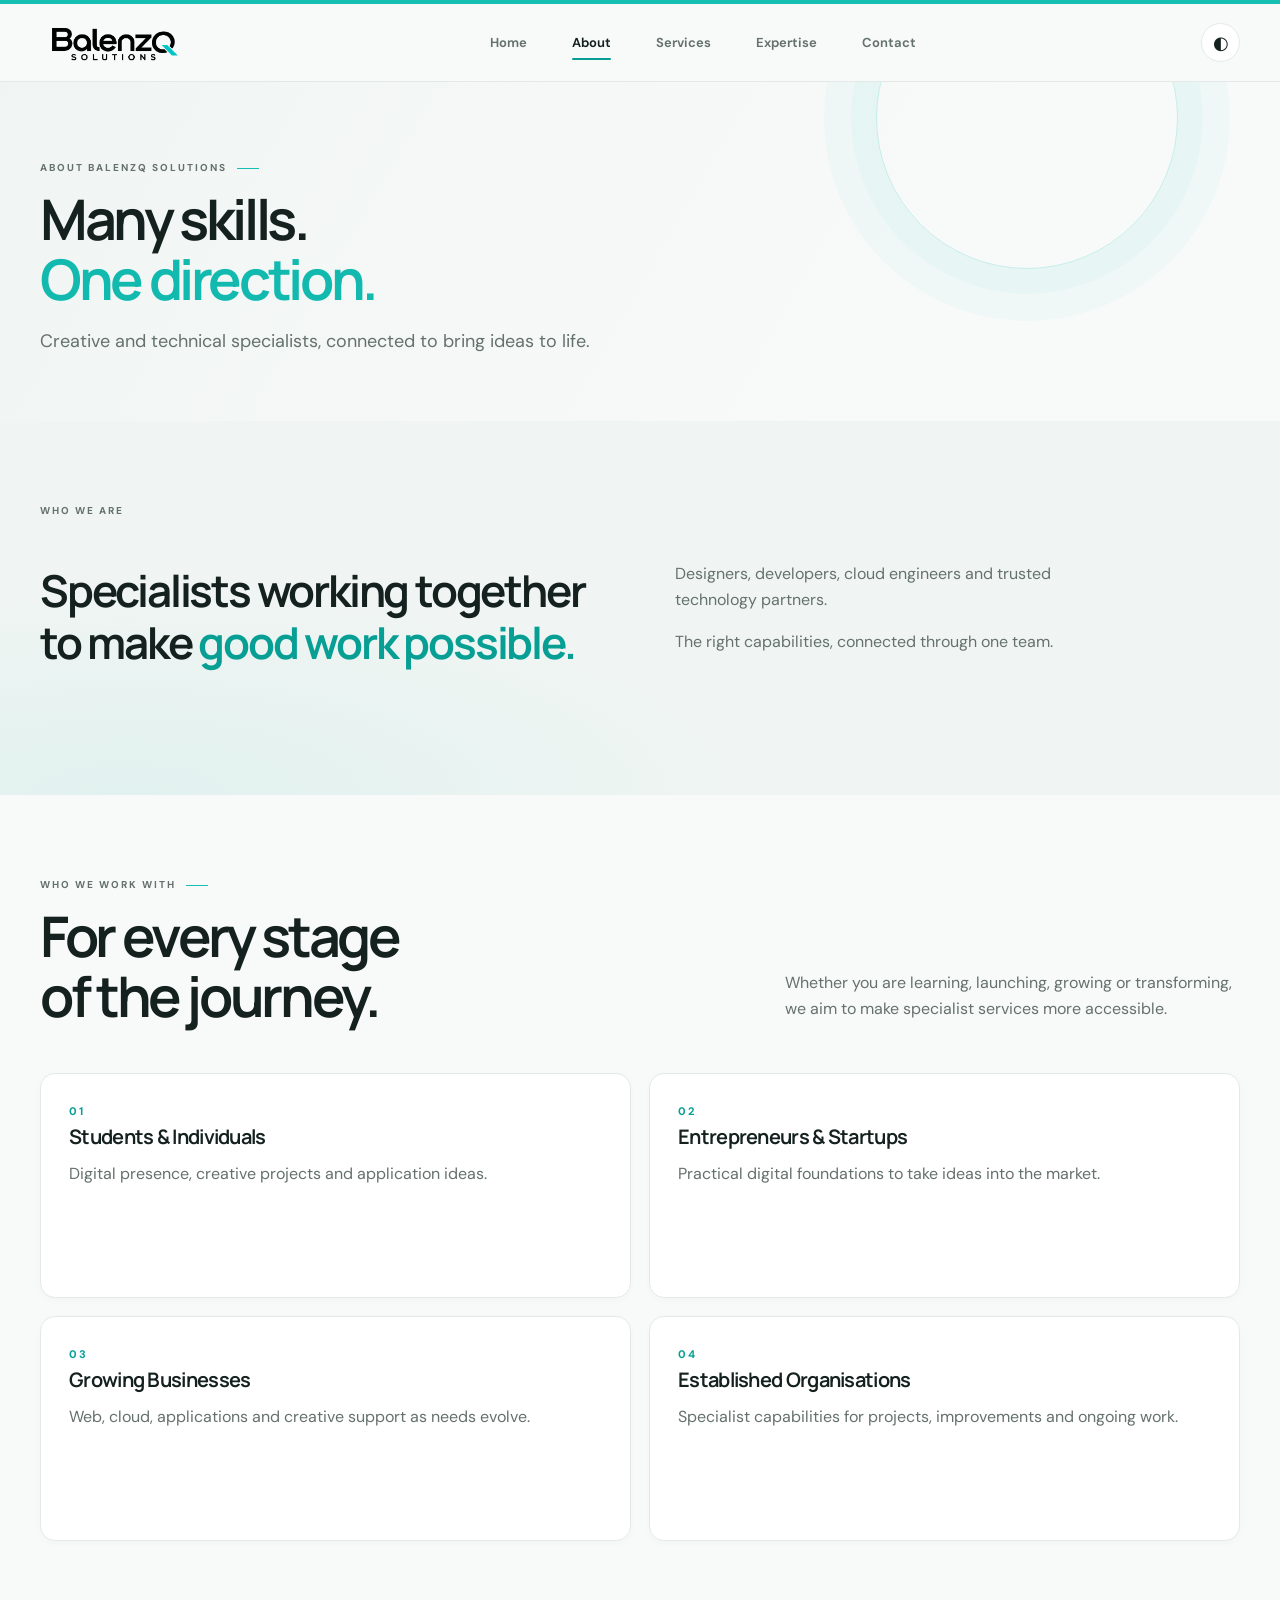
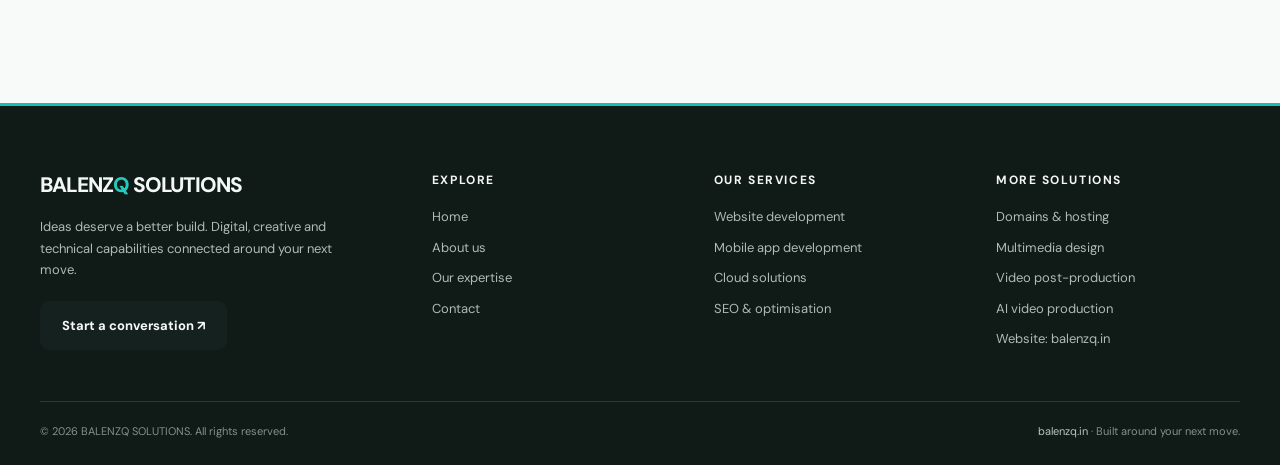
==== commit 9813ec68: "Patch update" ====
--- a/about.html
+++ b/about.html
@@ -1,4 +1,5 @@
-<!doctype html><html lang="en"><head><meta charset="utf-8"><meta name="viewport" content="width=device-width,initial-scale=1"><meta name="description" content="BALENZQ SOLUTIONS delivers web development, cloud services, domains and hosting, SEO, multimedia design, media post-production and AI video production."><meta name="theme-color" content="#070909"><title>About | BALENZQ SOLUTIONS</title><link rel="preconnect" href="https://fonts.googleapis.com"><link rel="stylesheet" href="styles.css"></head><body><header class="site-header"><div class="wrap nav"><a class="brand" href="index.html" aria-label="BALENZQ SOLUTIONS home"><img class="brand-logo logo-light" src="assets/logo-light.png" alt="BALENZQ SOLUTIONS"><img class="brand-logo logo-dark" src="assets/logo-dark.png" alt="BALENZQ SOLUTIONS"></a><nav aria-label="Main navigation"><a href="index.html">Home</a><a href="about.html">About</a><a href="services.html">Services</a><a href="expertise.html">Expertise</a><a href="contact.html">Contact</a></nav><div class="nav-actions"><button class="theme-toggle" type="button" aria-label="Toggle color theme" title="Toggle light or dark theme"><span class="theme-icon">◐</span></button></div></div></header>
+<!doctype html><html lang="en"><head><meta charset="utf-8"><meta name="viewport" content="width=device-width,initial-scale=1"><meta name="description" content="BALENZQ SOLUTIONS delivers web development, cloud services, domains and hosting, SEO, multimedia design, media post-production and AI video production."><meta name="theme-color" content="#f8faf9"><meta property="og:site_name" content="BALENZQ SOLUTIONS"><meta property="og:title" content="About | BALENZQ SOLUTIONS"><title>About | BALENZQ SOLUTIONS</title><link rel="preconnect" href="https://fonts.googleapis.com"><link rel="stylesheet" href="styles.css?v=3"></head><body data-page="about">
+<div class="scroll-progress" aria-hidden="true"></div><header class="site-header"><div class="wrap nav"><a class="brand" href="index.html" aria-label="BALENZQ SOLUTIONS home"><img class="brand-logo logo-light" src="assets/logo-light.png" alt="BALENZQ SOLUTIONS"><img class="brand-logo logo-dark" src="assets/logo-dark.png" alt="BALENZQ SOLUTIONS"></a><nav aria-label="Main navigation"><a href="index.html">Home</a><a href="about.html">About</a><a href="services.html">Services</a><a href="expertise.html">Expertise</a><a href="contact.html">Contact</a></nav><div class="nav-actions"><button class="theme-toggle" type="button" aria-label="Toggle color theme" title="Toggle light or dark theme"><span class="theme-icon">◐</span></button></div></div></header>
 <main><section class="page-hero"><div class="wrap"><div class="eyebrow">ABOUT BALENZQ SOLUTIONS</div><h1>Many skills.<br><span style="color:#12b9ae">One direction.</span></h1><p>Creative and technical specialists, connected to bring ideas to life.</p></div></section>
 <section class="section soft"><div class="wrap split"><div><div class="eyebrow">WHO WE ARE</div><p class="statement">Specialists working together to make <span>good work possible.</span></p></div><div><p class="section-intro">Designers, developers, cloud engineers and trusted technology partners.</p><p class="section-intro">The right capabilities, connected through one team.</p></div></div></section>
-<section class="section"><div class="wrap"><div class="section-head"><div><div class="eyebrow">WHO WE WORK WITH</div><h2>For every stage<br>of the journey.</h2></div><p class="section-intro">Whether you are learning, launching, growing or transforming, we aim to make specialist services more accessible.</p></div><div class="grid"><div class="card"><div class="num">01</div><h3>Students & Individuals</h3><p>Digital presence, creative projects and application ideas.</p></div><div class="card"><div class="num">02</div><h3>Entrepreneurs & Startups</h3><p>Practical digital foundations to take ideas into the market.</p></div><div class="card"><div class="num">03</div><h3>Growing Businesses</h3><p>Web, cloud, applications and creative support as needs evolve.</p></div><div class="card"><div class="num">04</div><h3>Established Organisations</h3><p>Specialist capabilities for projects, improvements and ongoing work.</p></div></div></div></section></main><footer><div class="wrap"><div class="foot-top"><div><div class="foot-brand">BALENZ<span>Q</span> SOLUTIONS</div><p style="color:#aeb4bb;max-width:330px">Creative solutions for the ideas, systems and experiences shaping what comes next.</p></div><div class="foot-links"><a href="services.html">Services</a><a href="about.html">About</a><a href="expertise.html">Expertise</a><a href="contact.html">Contact</a><a href="https://www.instagram.com/" target="_blank" rel="noreferrer">Instagram ↗</a></div></div><div class="copyright"><span>© 2026 BALENZQ SOLUTIONS. All rights reserved.</span><span>balenzq.in</span></div></div></footer><script src="script.js" defer></script></body></html>+<section class="section"><div class="wrap"><div class="section-head"><div><div class="eyebrow">WHO WE WORK WITH</div><h2>For every stage<br>of the journey.</h2></div><p class="section-intro">Whether you are learning, launching, growing or transforming, we aim to make specialist services more accessible.</p></div><div class="grid"><div class="card"><div class="num">01</div><h3>Students & Individuals</h3><p>Digital presence, creative projects and application ideas.</p></div><div class="card"><div class="num">02</div><h3>Entrepreneurs & Startups</h3><p>Practical digital foundations to take ideas into the market.</p></div><div class="card"><div class="num">03</div><h3>Growing Businesses</h3><p>Web, cloud, applications and creative support as needs evolve.</p></div><div class="card"><div class="num">04</div><h3>Established Organisations</h3><p>Specialist capabilities for projects, improvements and ongoing work.</p></div></div></div></section></main><footer><div class="wrap"><div class="footer-grid"><div><div class="foot-brand">BALENZ<span>Q</span> SOLUTIONS</div><p class="footer-copy">Ideas deserve a better build. Digital, creative and technical capabilities connected around your next move.</p><a class="button" href="contact.html">Start a conversation ↗</a></div><div class="footer-col"><h4>Explore</h4><a href="index.html">Home</a><a href="about.html">About us</a><a href="expertise.html">Our expertise</a><a href="contact.html">Contact</a></div><div class="footer-col"><h4>Our services</h4><a href="services.html#web">Website development</a><a href="services.html#apps">Mobile app development</a><a href="services.html#cloud">Cloud solutions</a><a href="services.html#seo">SEO & optimisation</a></div><div class="footer-col"><h4>More solutions</h4><a href="services.html#domains">Domains & hosting</a><a href="services.html#creative">Multimedia design</a><a href="services.html#post">Video post-production</a><a href="services.html#ai">AI video production</a><p>Website: balenzq.in</p></div></div><div class="footer-bottom"><span>© 2026 BALENZQ SOLUTIONS. All rights reserved.</span><span><a href="index.html">balenzq.in</a> · Built around your next move.</span></div></div></footer><script src="script.js?v=3" defer></script></body></html>
--- a/styles.css
+++ b/styles.css
@@ -1,444 +1,74 @@
-
 @import url('https://fonts.googleapis.com/css2?family=DM+Sans:wght@400;500;600;700&family=Manrope:wght@400;500;600;700;800&display=swap');
-:root{color-scheme:light dark;--ink:#111315;--muted:#626a70;--line:#e7e9e9;--accent:#16c9bb;--paper:#fff;--soft:#f5f7f6;--panel:#fafbfa;--max:1200px;--shadow:0 20px 60px rgba(15,25,25,.07)}
-@media(prefers-color-scheme:dark){:root{--ink:#f4f6f5;--muted:#aeb7b6;--line:#303938;--paper:#070909;--soft:#0d1312;--panel:#151d1b;--shadow:0 20px 60px rgba(0,0,0,.22)}}
-:root[data-theme="light"]{color-scheme:light;--ink:#111315;--muted:#626a70;--line:#e7e9e9;--paper:#fff;--soft:#f5f7f6;--panel:#fafbfa;--shadow:0 20px 60px rgba(15,25,25,.07)}
-:root[data-theme="dark"]{color-scheme:dark;--ink:#f4f6f5;--muted:#aeb7b6;--line:#303938;--paper:#070909;--soft:#0d1312;--panel:#151d1b;--shadow:0 20px 60px rgba(0,0,0,.22)}
-*{box-sizing:border-box}html{scroll-behavior:smooth}body{margin:0;background:var(--paper);color:var(--ink);font-family:'DM Sans',Arial,sans-serif;line-height:1.65;-webkit-font-smoothing:antialiased;transition:background .25s,color .25s}h1,h2,h3,.statement{font-family:'Manrope','DM Sans',sans-serif;font-weight:600}a{color:inherit;text-decoration:none}.wrap{width:min(var(--max),calc(100% - 56px));margin:auto}
-.site-header{height:86px;display:flex;align-items:center;position:sticky;top:0;background:color-mix(in srgb,var(--paper) 88%,transparent);backdrop-filter:blur(18px);z-index:20;border-bottom:1px solid color-mix(in srgb,var(--line) 45%,transparent)}.nav{display:flex;align-items:center;justify-content:space-between;gap:28px}.brand{display:flex;align-items:center;flex:0 0 175px}.brand-logo{display:block;width:164px;height:56px;object-fit:contain}.nav nav{display:flex;gap:clamp(15px,2.4vw,32px);align-items:center;white-space:nowrap;font-size:13px;font-weight:600;color:var(--muted)}nav a{transition:color .2s}nav a:hover,nav a.active{color:var(--accent)}.nav-actions{display:flex;align-items:center;gap:13px}.theme-toggle{width:38px;height:38px;border:1px solid var(--line);border-radius:50%;background:var(--panel);color:var(--ink);font-size:19px;cursor:pointer}.nav-cta,.button{display:inline-flex;align-items:center;justify-content:center;gap:8px;background:var(--ink);color:var(--paper);padding:13px 20px;border-radius:999px;font-size:13px;font-weight:700;transition:.2s}.nav-cta:hover,.button:hover{background:var(--accent);color:#071312;transform:translateY(-2px)}
-.hero{padding:105px 0 88px;position:relative;overflow:hidden;isolation:isolate}.hero:before{content:"";position:absolute;width:650px;height:650px;border-radius:50%;right:-220px;top:-285px;background:radial-gradient(circle,rgba(22,201,187,.12),rgba(22,201,187,0) 68%);z-index:-1;pointer-events:none}.hero:after{content:"";position:absolute;inset:10% 0 0 48%;z-index:-1;opacity:.23;background-image:radial-gradient(var(--muted) .65px,transparent .65px);background-size:19px 19px;mask-image:linear-gradient(90deg,transparent,black 55%,transparent)}.eyebrow{font-size:10px;letter-spacing:.2em;text-transform:uppercase;color:var(--muted);font-weight:700}.hero-brandmark{margin:28px 0 22px;max-width:min(620px,100%)}.hero-brandmark img{width:100%;height:auto;max-height:190px;object-fit:contain;object-position:left center}.hero h1{font-size:clamp(43px,6.5vw,78px);line-height:1.02;letter-spacing:-.065em;max-width:790px;margin:18px 0 20px}.hero h1 em{font-style:normal;color:var(--accent)}.lead{font-size:clamp(16px,1.7vw,19px);line-height:1.75;color:var(--muted);max-width:630px}.actions{display:flex;gap:13px;align-items:center;margin-top:30px;flex-wrap:wrap}.button.secondary{background:transparent;color:var(--ink);border:1px solid var(--line)}.button.secondary:hover{border-color:var(--accent);background:var(--soft)}.hero-note{margin-top:68px;padding-top:20px;border:0;display:flex;justify-content:space-between;gap:20px;color:var(--muted);font-size:11px;letter-spacing:.1em}
-.section{padding:88px 0}.section.soft{background:var(--soft)}.section-head{display:flex;justify-content:space-between;align-items:end;gap:32px;margin-bottom:40px}.section h2,.page-hero h1{font-size:clamp(34px,4.8vw,58px);letter-spacing:-.06em;line-height:1.08;margin:12px 0}.section-intro{max-width:455px;color:var(--muted);font-size:16px}.grid{display:grid;grid-template-columns:repeat(2,1fr);gap:14px}.card{border:0;border-radius:18px;padding:30px;min-height:220px;background:var(--panel);transition:transform .25s,box-shadow .25s}.card:hover{transform:translateY(-4px);box-shadow:var(--shadow)}.num{color:var(--accent);font-size:11px;font-weight:700;letter-spacing:.15em}.card h3{font-size:22px;letter-spacing:-.04em;margin:22px 0 8px}.card p,.service-item p{color:var(--muted);margin:0}.arrow{display:inline-block;margin-top:20px;font-size:13px;font-weight:700}.arrow:after{content:" ↗";color:var(--accent)}.split{display:grid;grid-template-columns:1fr 1fr;gap:70px;align-items:center}.statement{font-size:clamp(27px,3.8vw,44px);line-height:1.2;letter-spacing:-.05em}.statement span{color:var(--accent)}.ticks{list-style:none;padding:0;margin:24px 0}.ticks li{padding:12px 0;border-bottom:1px solid var(--line);color:var(--muted)}.ticks li:before{content:"↗";color:var(--accent);margin-right:12px}.band{background:#111817;color:#fff;border-radius:24px;padding:54px;display:flex;justify-content:space-between;align-items:center;gap:30px}.band h2{font-size:clamp(30px,4vw,48px);margin:10px 0;letter-spacing:-.06em}.band p{color:#b8c2c0;max-width:530px}.band .button{background:var(--accent);color:#071312}.page-hero{padding:86px 0 54px}.page-hero h1{max-width:850px}.page-hero p{max-width:680px;color:var(--muted);font-size:18px}.service-list{display:grid;grid-template-columns:1fr 1fr;gap:0 48px}.service-item{padding:28px 0;border-top:1px solid var(--line)}.service-item h3{font-size:22px;letter-spacing:-.04em;margin:0 0 8px}.pill{display:inline-block;border:1px solid var(--line);border-radius:30px;padding:7px 12px;font-size:11px;color:var(--muted);margin:6px 5px 0 0}form{display:grid;gap:14px;max-width:680px}input,textarea,select{width:100%;padding:15px 16px;border:1px solid var(--line);border-radius:10px;font:inherit;background:var(--panel);color:var(--ink)}textarea{min-height:140px;resize:vertical}label{font-size:12px;color:var(--muted)}footer{padding:54px 0 28px;background:#101514;color:white;margin-top:90px}.foot-top{display:flex;justify-content:space-between;gap:30px;padding-bottom:42px;border-bottom:1px solid #303938}.foot-brand{font-size:24px;font-weight:750;letter-spacing:-.05em}.foot-brand span{color:var(--accent)}.foot-links{display:flex;gap:22px;flex-wrap:wrap;color:#c0c9c7;font-size:13px}.copyright{display:flex;justify-content:space-between;gap:20px;color:#858f8d;font-size:11px;padding-top:22px}.reveal{opacity:0;transform:translateY(18px);transition:opacity .65s ease,transform .65s ease}.reveal.visible{opacity:1;transform:none}
-@media(max-width:900px){.wrap{width:min(var(--max),calc(100% - 36px))}.site-header{height:auto;min-height:76px;padding:10px 0}.nav{gap:12px;flex-wrap:wrap}.brand{flex:0 0 125px}.brand-logo{width:122px;height:46px}.nav nav{order:3;flex:1 0 100%;justify-content:center;gap:clamp(14px,4vw,28px);padding:8px 0 3px;font-size:12px}.nav-actions{margin-left:auto}.nav-cta{padding:10px 14px}.hero{padding:72px 0 60px}.hero-brandmark{max-width:500px}.hero-brandmark img{max-height:145px}}
-@media(max-width:600px){.wrap{width:calc(100% - 32px)}.site-header{padding:8px 0}.nav{gap:8px}.brand{flex-basis:112px}.brand-logo{width:108px;height:40px}.nav nav{justify-content:flex-start;overflow-x:auto;scrollbar-width:none;white-space:nowrap;padding:11px 0 7px}.nav nav::-webkit-scrollbar{display:none}.nav-actions{gap:8px}.theme-toggle{width:34px;height:34px}.nav-cta{font-size:11px;padding:9px 11px}.hero{padding:62px 0 52px}.hero-brandmark{margin:24px 0 18px}.hero-brandmark img{max-height:105px}.hero h1{font-size:clamp(40px,12vw,58px)}.hero-note{margin-top:45px;flex-direction:column;gap:8px}.section{padding:65px 0}.section-head,.split,.band,.foot-top,.copyright{display:block}.section-head{margin-bottom:26px}.grid,.service-list{grid-template-columns:1fr}.card{min-height:unset;padding:25px}.split{gap:26px}.band{padding:32px 24px}.band .button{margin-top:18px}.foot-links{margin-top:24px}.copyright span{display:block;margin-top:8px}}
-@media(prefers-reduced-motion:reduce){html{scroll-behavior:auto}.reveal{opacity:1;transform:none;transition:none}*{transition:none!important}}
-
-/* V6 logo treatment: use the supplied clean wordmark, centered in the header and hero. */
-.site-header{height:auto;min-height:108px;padding:12px 0}
-.nav{display:grid;grid-template-columns:1fr auto 1fr;grid-template-areas:"brand . actions" "menu menu menu";gap:8px 18px}
-.brand{grid-area:brand;grid-column:1 / 4;grid-row:1;justify-self:center;align-self:center;display:flex;align-items:center;justify-content:center;width:max-content;max-width:100%;flex:none}
-.brand-logo{width:220px;height:66px;object-fit:contain;display:block}
-.nav nav{grid-area:menu;grid-row:2;grid-column:1 / 4;justify-self:center;display:flex;justify-content:center;align-items:center;gap:clamp(18px,2.8vw,34px)}
-.nav-actions{grid-area:actions;grid-row:1;grid-column:3;justify-self:end;align-self:center;z-index:2}
+:root{color-scheme:light;--ink:#14211f;--muted:#65716e;--line:#e3e9e7;--accent:#16bfb2;--accent-strong:#079f94;--paper:#f8faf9;--soft:#f0f5f3;--panel:#fff;--panel-alt:#f7faf9;--shadow:0 12px 34px rgba(20,45,40,.08);--shadow-hover:0 22px 48px rgba(20,45,40,.13);--max:1200px}
+@media(prefers-color-scheme:dark){:root{color-scheme:dark;--ink:#edf4f1;--muted:#aab7b2;--line:#2b3935;--accent:#27c8bb;--accent-strong:#40d5c9;--paper:#101715;--soft:#151f1c;--panel:#1a2622;--panel-alt:#202d29;--shadow:0 12px 34px rgba(0,0,0,.18);--shadow-hover:0 22px 48px rgba(0,0,0,.3)}}
+:root[data-theme="light"]{color-scheme:light;--ink:#14211f;--muted:#65716e;--line:#e3e9e7;--accent:#16bfb2;--accent-strong:#079f94;--paper:#f8faf9;--soft:#f0f5f3;--panel:#fff;--panel-alt:#f7faf9;--shadow:0 12px 34px rgba(20,45,40,.08);--shadow-hover:0 22px 48px rgba(20,45,40,.13)}
+:root[data-theme="dark"]{color-scheme:dark;--ink:#edf4f1;--muted:#aab7b2;--line:#2b3935;--accent:#27c8bb;--accent-strong:#40d5c9;--paper:#101715;--soft:#151f1c;--panel:#1a2622;--panel-alt:#202d29;--shadow:0 12px 34px rgba(0,0,0,.18);--shadow-hover:0 22px 48px rgba(0,0,0,.3)}
+*{box-sizing:border-box}html{scroll-behavior:smooth;scroll-padding-top:105px}body{margin:0;background:var(--paper);color:var(--ink);font-family:'DM Sans',Arial,sans-serif;line-height:1.65;-webkit-font-smoothing:antialiased;transition:background .3s,color .3s}h1,h2,h3,.statement{font-family:'Manrope','DM Sans',sans-serif;font-weight:650}a{color:inherit;text-decoration:none}.wrap{width:min(var(--max),calc(100% - 64px));margin:auto}
+/* Header */
+.site-header{height:82px;display:flex;align-items:center;position:sticky;top:0;z-index:50;background:color-mix(in srgb,var(--paper) 92%,transparent);backdrop-filter:blur(16px);border-top:4px solid var(--accent);border-bottom:1px solid var(--line);transition:height .25s,box-shadow .25s,background .25s}.site-header.is-scrolled{height:72px;box-shadow:0 6px 22px rgba(15,35,30,.06)}.nav{display:flex;align-items:center;justify-content:space-between;gap:28px}.brand{display:flex;align-items:center;flex:0 0 165px}.brand-logo{display:block;width:150px;height:52px;object-fit:contain;object-position:left center}.nav nav{display:flex;align-items:center;gap:clamp(8px,1.8vw,25px);white-space:nowrap;font-size:13px;font-weight:650;color:var(--muted)}.nav nav a{position:relative;padding:9px 11px;border-radius:8px;transition:color .2s,background .2s}.nav nav a:hover{color:var(--ink);background:var(--soft)}.nav nav a.active{color:var(--ink);background:color-mix(in srgb,var(--accent) 13%,var(--panel))}.nav nav a.active:after{content:"";position:absolute;left:11px;right:11px;bottom:3px;height:2px;border-radius:2px;background:var(--accent-strong)}.nav-actions{display:flex;align-items:center;gap:12px}.theme-toggle{width:39px;height:39px;border:1px solid var(--line);border-radius:50%;background:var(--panel);color:var(--ink);font-size:18px;cursor:pointer;transition:transform .2s,border-color .2s}.theme-toggle:hover{transform:rotate(12deg);border-color:var(--accent)}
+/* Hero and section foundations */
+.hero{padding:104px 0 82px;position:relative;overflow:hidden;isolation:isolate;background:radial-gradient(ellipse at 78% 8%,color-mix(in srgb,var(--accent) 10%,transparent),transparent 34%),linear-gradient(135deg,var(--paper),var(--soft) 62%,var(--paper))}.hero:before{content:"";position:absolute;inset:0;z-index:-1;opacity:.3;background:repeating-linear-gradient(135deg,transparent 0 42px,color-mix(in srgb,var(--line) 48%,transparent) 43px,transparent 44px 86px);mask-image:linear-gradient(90deg,transparent,black 60%,transparent)}.hero:after{content:"";position:absolute;width:440px;height:440px;border:1px solid color-mix(in srgb,var(--accent) 24%,transparent);border-radius:50%;right:-190px;bottom:-300px;box-shadow:0 0 0 35px color-mix(in srgb,var(--accent) 4%,transparent),0 0 0 72px color-mix(in srgb,var(--accent) 3%,transparent);z-index:-1}.hero .wrap{display:flex;flex-direction:column;align-items:center;text-align:center}.eyebrow{font-size:10px;letter-spacing:.2em;text-transform:uppercase;color:var(--muted);font-weight:750}.hero-brandmark{margin:0 auto 12px;max-width:min(440px,100%);display:flex;justify-content:center;align-items:center}.hero-brandmark img{width:100%;height:auto;max-height:135px;object-fit:contain;object-position:center}.brand-tagline{margin:8px 0 16px;font-size:clamp(17px,2vw,21px);line-height:1.35;font-weight:650;letter-spacing:-.025em}.hero .lead{font-size:clamp(15px,1.6vw,18px);line-height:1.7;color:var(--muted);max-width:620px;margin:0 auto}.actions{display:flex;gap:12px;align-items:center;justify-content:center;margin-top:28px;flex-wrap:wrap}.button{display:inline-flex;align-items:center;justify-content:center;gap:8px;background:var(--ink);color:var(--paper);padding:13px 21px;border-radius:9px;font-size:13px;font-weight:700;border:1px solid var(--ink);transition:transform .22s,background .22s,color .22s,box-shadow .22s}.button:hover{background:var(--accent);border-color:var(--accent);color:#09201d;transform:translateY(-3px);box-shadow:0 9px 20px color-mix(in srgb,var(--accent) 20%,transparent)}.button.secondary{background:transparent;color:var(--ink);border-color:var(--line)}.button.secondary:hover{background:var(--panel);border-color:var(--accent);color:var(--ink)}.hero-note{margin-top:54px;padding-top:18px;border-top:1px solid var(--line);width:min(720px,100%);display:flex;justify-content:space-around;gap:20px;color:var(--muted);font-size:11px;letter-spacing:.1em;text-transform:uppercase}
+.section{padding:82px 0}.section.soft{background:var(--soft);position:relative;overflow:hidden}.section.soft:before{content:"";position:absolute;inset:0;background:radial-gradient(ellipse at 10% 100%,color-mix(in srgb,var(--accent) 7%,transparent),transparent 40%);pointer-events:none}.section-head{display:flex;justify-content:space-between;align-items:end;gap:32px;margin-bottom:34px}.section h2,.page-hero h1{font-size:clamp(34px,4.5vw,56px);letter-spacing:-.06em;line-height:1.08;margin:12px 0}.section-intro{max-width:455px;color:var(--muted);font-size:16px}.grid{display:grid;grid-template-columns:repeat(2,minmax(0,1fr));gap:18px}.card{position:relative;display:flex;flex-direction:column;align-items:flex-start;border:1px solid var(--line);border-radius:15px;padding:28px;min-height:225px;background:var(--panel);box-shadow:0 2px 8px rgba(15,35,30,.025);transition:transform .28s cubic-bezier(.2,.75,.25,1),box-shadow .28s,border-color .28s,background .28s;transform:translateZ(0);will-change:transform}.card:hover,.card:focus-visible{transform:translateY(-6px) scale(1.012);box-shadow:var(--shadow-hover);border-color:color-mix(in srgb,var(--accent) 45%,var(--line));background:var(--panel)}.num{color:var(--accent-strong);font-size:11px;font-weight:750;letter-spacing:.15em}.doodle-icon{display:flex;width:48px;height:48px;align-items:center;justify-content:center;margin:0 0 18px;color:var(--accent-strong);background:color-mix(in srgb,var(--accent) 11%,var(--panel-alt));border-radius:10px;transition:background .25s,color .25s,transform .25s}.doodle-icon svg{width:27px;height:27px;fill:none;stroke:currentColor;stroke-width:1.9;stroke-linecap:round;stroke-linejoin:round}.card:hover .doodle-icon{background:var(--accent);color:#08201d;transform:translateY(-2px)}.card h3{font-size:20px;letter-spacing:-.035em;margin:0 0 8px}.card p,.service-item p{color:var(--muted);margin:0}.arrow{display:inline-block;margin-top:auto;padding-top:20px;font-size:13px;font-weight:700;color:var(--ink)}.arrow:after{content:" ↗";color:var(--accent-strong);transition:transform .2s}.card:hover .arrow:after{display:inline-block;transform:translate(3px,-2px)}
+.split{display:grid;grid-template-columns:1fr 1fr;gap:70px;align-items:center}.statement{font-size:clamp(27px,3.8vw,44px);line-height:1.2;letter-spacing:-.05em}.statement span{color:var(--accent-strong)}.ticks{list-style:none;padding:0;margin:24px 0}.ticks li{padding:12px 0;border-bottom:1px solid var(--line);color:var(--muted)}.ticks li:before{content:"✓";color:var(--accent-strong);margin-right:12px;font-weight:800}.band{background:var(--ink);color:var(--paper);border-radius:16px;padding:48px;display:flex;justify-content:space-between;align-items:center;gap:30px;position:relative;overflow:hidden}.band:after{content:"";position:absolute;width:300px;height:300px;border:1px solid color-mix(in srgb,var(--accent) 28%,transparent);border-radius:50%;right:-140px;top:-170px;box-shadow:0 0 0 28px color-mix(in srgb,var(--accent) 5%,transparent),0 0 0 60px color-mix(in srgb,var(--accent) 4%,transparent);pointer-events:none}.band h2{font-size:clamp(30px,4vw,48px);margin:10px 0;letter-spacing:-.06em}.band p{color:color-mix(in srgb,var(--paper) 70%,transparent);max-width:530px}.band .button{background:var(--accent);border-color:var(--accent);color:#09201d;z-index:1}.page-hero{padding:78px 0 46px;position:relative;background:linear-gradient(120deg,var(--soft),var(--paper) 72%);overflow:hidden}.page-hero:after{content:"";position:absolute;right:8%;top:-115px;width:300px;height:300px;border:1px solid color-mix(in srgb,var(--accent) 22%,transparent);border-radius:50%;box-shadow:0 0 0 25px color-mix(in srgb,var(--accent) 4%,transparent),0 0 0 52px color-mix(in srgb,var(--accent) 3%,transparent);pointer-events:none}.page-hero .wrap{position:relative;z-index:1}.page-hero h1{max-width:850px}.page-hero p{max-width:680px;color:var(--muted);font-size:18px}.service-list{display:grid;grid-template-columns:repeat(3,minmax(0,1fr));gap:18px}.service-item{padding:28px;border:1px solid var(--line);border-radius:15px;background:var(--panel);box-shadow:0 2px 8px rgba(15,35,30,.025);transition:transform .28s,box-shadow .28s,border-color .28s}.service-item:hover{transform:translateY(-5px) scale(1.01);box-shadow:var(--shadow-hover);border-color:color-mix(in srgb,var(--accent) 45%,var(--line))}.service-item h3{font-size:20px;letter-spacing:-.04em;margin:10px 0 8px}.pill{display:inline-block;border:1px solid var(--line);border-radius:30px;padding:6px 10px;font-size:10px;color:var(--muted);margin:12px 4px 0 0;background:var(--panel-alt)}
+form{display:grid;gap:14px;max-width:680px}input,textarea,select{width:100%;padding:14px 16px;border:1px solid var(--line);border-radius:9px;font:inherit;background:var(--panel);color:var(--ink);transition:border-color .2s,box-shadow .2s}input:focus,textarea:focus,select:focus{outline:none;border-color:var(--accent-strong);box-shadow:0 0 0 3px color-mix(in srgb,var(--accent) 13%,transparent)}textarea{min-height:140px;resize:vertical}label{font-size:12px;color:var(--muted)}
+/* Detailed footer */
+footer{padding:62px 0 25px;background:#101a17;color:#f3f7f5;margin-top:80px;border-top:3px solid var(--accent)}.footer-grid{display:grid;grid-template-columns:1.45fr 1fr 1fr 1fr;gap:38px;padding-bottom:42px}.foot-brand{font-size:21px;font-weight:800;letter-spacing:-.05em}.foot-brand span{color:#25c8ba}.footer-copy{color:#aebbb6;max-width:300px;font-size:13px;margin:14px 0 20px}.footer-col h4{font-size:12px;letter-spacing:.13em;text-transform:uppercase;color:#f3f7f5;margin:3px 0 16px}.footer-col a,.footer-col p{display:block;color:#aebbb6;font-size:13px;margin:9px 0;transition:color .2s}.footer-col a:hover{color:#35d0c3}.footer-bottom{border-top:1px solid #2d3b36;padding-top:20px;display:flex;justify-content:space-between;gap:20px;color:#83928c;font-size:11px}.footer-bottom a{color:#b9c7c1}.footer-bottom a:hover{color:#35d0c3}
+.reveal{opacity:0;transform:translateY(18px);transition:opacity .65s ease,transform .65s ease}.reveal.visible{opacity:1;transform:none}
+@media(max-width:980px){.wrap{width:min(var(--max),calc(100% - 42px))}.nav{gap:12px}.brand{flex-basis:125px}.brand-logo{width:120px}.nav nav{gap:4px;font-size:12px}.nav nav a{padding:8px 7px}.service-list{grid-template-columns:repeat(2,minmax(0,1fr))}.footer-grid{grid-template-columns:1.3fr 1fr 1fr;gap:28px}.footer-grid .footer-col:last-child{grid-column:2/4}}
+@media(max-width:680px){.wrap{width:calc(100% - 32px)}.site-header{height:auto;min-height:72px;padding:8px 0}.nav{flex-wrap:wrap;gap:6px}.brand{flex:0 0 110px}.brand-logo{width:105px;height:40px}.nav-actions{margin-left:auto}.nav nav{order:3;flex:1 0 100%;overflow-x:auto;justify-content:flex-start;scrollbar-width:none;gap:5px;padding:5px 0 7px}.nav nav::-webkit-scrollbar{display:none}.nav nav a{font-size:11px;padding:7px 9px}.theme-toggle{width:34px;height:34px}.hero{padding:62px 0 50px}.hero-brandmark img{max-height:100px}.brand-tagline{font-size:17px}.hero-note{margin-top:38px;flex-direction:column;gap:7px;align-items:center}.section{padding:60px 0}.section-head,.split,.band{display:block}.section-head{margin-bottom:25px}.grid,.service-list{grid-template-columns:1fr}.card{min-height:unset;padding:24px}.card .arrow{padding-top:15px}.split{gap:25px}.band{padding:30px 24px}.band .button{margin-top:15px}.page-hero{padding:58px 0 34px}.page-hero:after{right:-180px}.page-hero h1{font-size:38px}.page-hero p{font-size:16px}.footer-grid{grid-template-columns:1fr 1fr;gap:26px 18px}.footer-grid>div:first-child{grid-column:1/3}.footer-grid .footer-col:last-child{grid-column:auto}.footer-bottom{display:block;text-align:center}.footer-bottom span{display:block;margin-top:7px}}
+@media(prefers-reduced-motion:reduce){html{scroll-behavior:auto}.reveal{opacity:1;transform:none;transition:none}*,*:before,*:after{transition:none!important;animation:none!important}}
+.card:hover,.card:focus-visible{translate:var(--pointer-x,0) var(--pointer-y,0)}
+.service-item:hover{translate:var(--pointer-x,0) var(--pointer-y,0)}
+/* Brand logo variants and interaction-state precedence */
 .logo-dark{display:none!important}
 @media(prefers-color-scheme:dark){.logo-light{display:none!important}.logo-dark{display:block!important}}
-:root[data-theme="light"] .logo-light{display:block!important}
-:root[data-theme="light"] .logo-dark{display:none!important}
-:root[data-theme="dark"] .logo-light{display:none!important}
-:root[data-theme="dark"] .logo-dark{display:block!important}
-.hero-brandmark{width:100%;max-width:100%;margin:32px 0 28px;display:flex;justify-content:center;align-items:center}
-.hero-brandmark .hero-logo{width:min(520px,82%);height:auto;max-height:150px;object-fit:contain;object-position:center}
-@media(max-width:900px){
- .site-header{min-height:100px}
- .brand{grid-column:1 / 4}
- .brand-logo{width:205px;height:60px}
- .nav nav{grid-column:1 / 4;justify-self:center;justify-content:center}
- .nav-actions{grid-column:3;grid-row:1}
-}
-@media(max-width:600px){
- .site-header{min-height:112px;padding:8px 0 5px}
- .nav{grid-template-columns:1fr auto 1fr;gap:7px 8px}
- .brand-logo{width:176px;height:54px}
- .nav-actions{grid-column:3;grid-row:1;gap:6px}
- .theme-toggle{width:32px;height:32px}
- .nav-cta{font-size:10px;padding:8px 10px}
- .nav nav{grid-column:1 / 4;grid-row:2;justify-self:stretch;justify-content:center;gap:clamp(12px,4vw,22px);font-size:12px}
- .hero-brandmark{margin:24px 0 22px}
- .hero-brandmark .hero-logo{width:min(390px,90%);max-height:112px}
-}
-
-/* Keep the centered wordmark clear of the utility buttons on narrow screens. */
-.nav{grid-template-areas:"brand brand brand" "menu menu menu";grid-template-columns:1fr 1fr 1fr}
-.brand{grid-area:brand;grid-column:1 / 4;grid-row:1}
-.nav nav{grid-area:menu;grid-column:1 / 4;grid-row:2}
-.nav-actions{grid-area:auto;grid-column:3;grid-row:1;justify-self:end}
-@media(max-width:600px){
- .nav{grid-template-areas:"brand brand brand" "actions actions actions" "menu menu menu";grid-template-columns:1fr 1fr 1fr}
- .brand{grid-area:brand;grid-column:1 / 4;grid-row:1}
- .nav-actions{grid-area:actions;grid-column:1 / 4;grid-row:2;justify-self:center}
- .nav nav{grid-area:menu;grid-column:1 / 4;grid-row:3;justify-self:stretch}
- .site-header{min-height:142px}
-}
-
-/* V7 refinement: compact right-aligned header logo and justified content copy. */
-.nav{
-  display:grid;
-  grid-template-columns:minmax(0,1fr) auto auto;
-  grid-template-areas:"menu actions brand";
-  align-items:center;
-  gap:14px 22px;
-}
-.brand{
-  grid-area:brand;
-  grid-column:auto;
-  grid-row:auto;
-  justify-self:end;
-  width:auto;
-  max-width:100%;
-  flex:none;
-  margin-left:0;
-}
-.brand-logo{width:104px;height:42px;object-fit:contain}
-.nav nav{
-  grid-area:menu;
-  grid-column:auto;
-  grid-row:auto;
-  justify-self:start;
-  justify-content:flex-start;
-  min-width:0;
-}
-.nav-actions{grid-area:actions;grid-column:auto;grid-row:auto;justify-self:center}
-/* Align explanatory copy consistently across every page and content section. */
-main p,
-main li,
-footer p{
-  text-align:justify;
-  text-justify:inter-word;
-}
-.section-intro,
-.lead,
-.page-hero p,
-.card p,
-.service-item p,
-.band p,
-.ticks li{
-  text-align:justify;
-}
-/* Keep navigation, controls and short labels visually crisp. */
-.site-header nav,
-.site-header nav a,
-.nav-actions,
-.nav-cta,
-.button,
-.eyebrow,
-.num,
-.pill,
-.foot-links,
-.copyright,
-label{
-  text-align:initial;
-}
-@media(max-width:900px){
-  .nav{
-    grid-template-columns:minmax(0,1fr) auto auto;
-    grid-template-areas:"menu actions brand";
-    gap:10px 12px;
-  }
-  .brand{grid-column:auto;grid-row:auto;justify-self:end}
-  .brand-logo{width:92px;height:38px}
-  .nav nav{grid-column:auto;grid-row:auto;justify-self:start;justify-content:flex-start;flex:initial;white-space:nowrap;overflow-x:auto}
-  .nav-actions{grid-column:auto;grid-row:auto;justify-self:center;margin-left:0}
-}
-@media(max-width:600px){
-  .site-header{min-height:0;padding:9px 0}
-  .nav{
-    display:grid;
-    grid-template-columns:minmax(0,1fr) auto;
-    grid-template-areas:"actions brand" "menu menu";
-    gap:8px 12px;
-  }
-  .brand{grid-area:brand;grid-column:2;grid-row:1;justify-self:end}
-  .brand-logo{width:82px;height:34px}
-  .nav-actions{grid-area:actions;grid-column:1;grid-row:1;justify-self:start}
-  .nav nav{grid-area:menu;grid-column:1 / -1;grid-row:2;justify-self:stretch;justify-content:flex-start;overflow-x:auto;white-space:nowrap;padding:8px 0 3px}
-  .hero-brandmark .hero-logo{width:min(390px,90%);max-height:112px}
-}
-
-/* V8: centered editorial composition and compact logo tagline. */
-body, main, main section, footer { text-align: center; }
-.site-header .nav { justify-items: center; }
-.site-header nav { justify-self: center; justify-content: center; text-align: center; }
-.brand { justify-self: end; }
-.brand-logo { width: 76px; height: 32px; }
-.hero .wrap { display: flex; flex-direction: column; align-items: center; }
-.hero .eyebrow { text-align: center; }
-.hero-brandmark { justify-content: center; margin: 24px auto 8px; }
-.hero-brandmark .hero-logo { width: min(430px, 78%); max-height: 126px; object-position: center; }
-.hero h1 { width: 100%; max-width: 760px; margin: 8px auto 18px; text-align: center; font-size: clamp(20px, 2.6vw, 27px); line-height: 1.35; letter-spacing: -.025em; font-weight: 600; }
-.hero .lead { max-width: 720px; margin: 0 auto; text-align: center; }
-.hero .actions { justify-content: center; }
-.hero-note { width: 100%; justify-content: center; flex-wrap: wrap; text-align: center; }
-.section-head { flex-direction: column; align-items: center; justify-content: center; text-align: center; }
-.section-head > div { width: 100%; }
-.section-intro, .page-hero p, .card p, .service-item p, .band p, .ticks li, main p, main li { text-align: center; margin-left: auto; margin-right: auto; }
-.section h2, .page-hero h1, .statement, .card h3, .service-item h3 { text-align: center; margin-left: auto; margin-right: auto; }
-.grid, .service-list { justify-items: stretch; }
-.card, .service-item { text-align: center; }
-.num, .arrow, .pill { text-align: center; }
-.split { justify-items: center; text-align: center; }
-.split > * { width: 100%; }
-.ticks { max-width: 620px; margin-left: auto; margin-right: auto; }
-.ticks li { padding-left: 8px; padding-right: 8px; }
-.band { flex-direction: column; justify-content: center; align-items: center; text-align: center; }
-.band > div { width: 100%; }
-.page-hero { display: flex; flex-direction: column; align-items: center; }
-.page-hero h1, .page-hero p { margin-left: auto; margin-right: auto; }
-form { margin-left: auto; margin-right: auto; text-align: center; }
-form label { text-align: center; }
-input, textarea, select { text-align: center; }
-footer .foot-top, footer .copyright { justify-content: center; align-items: center; text-align: center; }
-footer .foot-top { flex-direction: column; }
-footer .foot-top > div { width: 100%; }
-footer .foot-links { justify-content: center; }
-footer p { margin-left: auto; margin-right: auto; text-align: center; }
-@media(max-width:900px){
- .brand-logo { width: 72px; height: 30px; }
- .nav nav { justify-content: center; }
- .hero-brandmark .hero-logo { width: min(390px, 86%); max-height: 112px; }
-}
-@media(max-width:600px){
- .brand-logo { width: 68px; height: 28px; }
- .nav nav { justify-content: center; }
- .hero h1 { font-size: 19px; line-height: 1.35; }
- .hero-brandmark .hero-logo { width: min(340px, 88%); max-height: 100px; }
- .hero-note { align-items: center; }
- .section-head { align-items: center; }
- .foot-links { justify-content: center; }
- .copyright { text-align: center; }
-}
+:root[data-theme="light"] .logo-light{display:block!important}:root[data-theme="light"] .logo-dark{display:none!important}
+:root[data-theme="dark"] .logo-light{display:none!important}:root[data-theme="dark"] .logo-dark{display:block!important}
+.card.reveal.visible:hover,.card.reveal.visible:focus-visible{transform:translateY(-6px) scale(1.012)}
 
 
-/* V9 — centered, minimal, brand-led presentation */
-body, main, main section, footer { text-align:center; }
-main p, main li, .section-intro, .page-hero p, .card p, .service-item p, .band p, .ticks li { text-align:center !important; margin-left:auto; margin-right:auto; }
-.section-head, .section-head > div, .split, .page-hero, .page-hero .wrap, .band { text-align:center; justify-content:center; align-items:center; }
-.section-head { display:flex; flex-direction:column; gap:8px; }
-.section-head > div { width:100%; }
-.section-intro, .page-hero p, .lead { max-width:620px; }
-.hero .wrap { display:flex; flex-direction:column; align-items:center; }
-.hero-brandmark { justify-content:center; margin:20px auto 8px; }
-.hero-brandmark .hero-logo { width:min(350px,72%); max-height:105px; object-position:center; }
-.brand-tagline { margin:7px 0 14px; font-size:clamp(15px,2vw,20px); line-height:1.35; font-weight:600; letter-spacing:-.025em; color:var(--ink); text-align:center; }
-.hero .lead { margin:0 auto; font-size:14px; letter-spacing:.12em; text-transform:uppercase; }
-.hero h1 { display:none; }
-.hero .actions { justify-content:center; }
-.hero-note { justify-content:center; text-align:center; margin-top:48px; }
-.brand { justify-self:end; }
-.brand-logo { width:72px; height:30px; }
-.nav nav { justify-content:center; text-align:center; }
-.nav-actions { justify-self:start; }
-.grid { gap:16px; }
-.card { min-height:190px; padding:25px 24px; text-align:center; }
-.card h3 { margin:12px auto 7px; text-align:center; }
-.doodle-icon { display:flex; width:48px; height:48px; align-items:center; justify-content:center; margin:0 auto 13px; color:var(--accent); }
-.doodle-icon svg { width:42px; height:42px; fill:none; stroke:currentColor; stroke-width:1.7; stroke-linecap:round; stroke-linejoin:round; }
-.service-list { justify-items:stretch; }
-.service-item { text-align:center; padding:26px 18px; }
-.service-item h3 { text-align:center; margin:8px auto; }
-.service-item .pill { margin:5px 4px 0; }
-.split { grid-template-columns:1fr; gap:24px; }
-.split > div { max-width:720px; margin:0 auto; }
-.statement { text-align:center; max-width:700px; margin:10px auto; }
-.ticks { display:flex; flex-wrap:wrap; justify-content:center; gap:8px 22px; }
-.ticks li { border:0; padding:6px 0; }
-.band { display:flex; flex-direction:column; padding:42px 28px; }
-.band h2 { text-align:center; }
-form { margin:0 auto; text-align:center; }
-form label { text-align:center; }
-input, textarea, select { text-align:center; }
-footer .foot-top, footer .copyright { justify-content:center; align-items:center; text-align:center; }
-footer .foot-top > div { margin:0 auto; }
-footer .foot-links { justify-content:center; }
-footer p { margin-left:auto; margin-right:auto; text-align:center; }
-@media(max-width:600px){
- .brand-logo{width:66px;height:28px}
- .hero{padding:52px 0 46px}
- .hero-brandmark .hero-logo{width:min(300px,78%);max-height:88px}
- .brand-tagline{font-size:16px;margin:5px 0 12px}
- .hero .lead{font-size:11px;letter-spacing:.1em}
- .section{padding:54px 0}
- .grid{grid-template-columns:1fr 1fr;gap:10px}
- .card{padding:20px 12px;min-height:165px}
- .card h3{font-size:17px}
- .card p{font-size:13px;line-height:1.5}
- .doodle-icon{width:40px;height:40px;margin-bottom:8px}
- .doodle-icon svg{width:36px;height:36px}
- .service-list{grid-template-columns:1fr}
- .service-item{padding:22px 10px}
- .band{padding:30px 20px}
-}
-
-/* V10 — compact single-line navigation and consistent centered sections */
-.site-header{height:72px;min-height:72px;padding:0;}
-.nav{display:flex;flex-wrap:nowrap;align-items:center;justify-content:space-between;gap:18px;}
-.brand{order:0;flex:0 0 auto;justify-self:auto;width:auto;max-width:none;display:flex;align-items:center;justify-content:flex-start;}
-.brand-logo{width:78px;height:38px;object-fit:contain;}
-.nav nav{order:1;display:flex;flex:1 1 auto;justify-content:center;align-items:center;gap:clamp(12px,2.2vw,30px);white-space:nowrap;padding:0;margin:0;font-size:13px;}
-.nav-actions{order:2;display:flex;flex:0 0 auto;align-items:center;justify-self:auto;margin:0;}
-.theme-toggle{width:36px;height:36px;}
-.nav-cta{display:none!important;}
-/* All section labels, headings and supporting copy share a centered composition. */
-main, main section, main section .wrap, footer{text-align:center;}
-.section-head{display:flex;flex-direction:column;align-items:center;justify-content:center;text-align:center;margin-bottom:28px;gap:8px;}
-.section-head>div{width:100%;}
-.section h2,.page-hero h1,.section-intro,.page-hero p,.statement,.card h3,.card p,.service-item h3,.service-item p,.band h2,.band p,.hero h1,.hero .lead{margin-left:auto;margin-right:auto;text-align:center;}
-.section-intro,.page-hero p,.lead,.band p{max-width:650px;}
-.split{grid-template-columns:1fr;justify-items:center;gap:20px;text-align:center;}
-.split>div{width:100%;max-width:760px;margin:0 auto;text-align:center;}
-.ticks{display:flex;justify-content:center;align-items:center;flex-wrap:wrap;gap:8px 22px;}
-.ticks li{text-align:center;border:0;padding:6px 0;}
-.page-hero{display:flex;flex-direction:column;align-items:center;text-align:center;padding:58px 0 34px;}
-.page-hero .wrap{display:flex;flex-direction:column;align-items:center;}
-.service-list{grid-template-columns:repeat(2,minmax(0,1fr));gap:14px 24px;}
-.service-item{text-align:center;padding:22px 18px;border:1px solid var(--line);border-radius:16px;background:var(--panel);}
-.service-item h3,.service-item p{ text-align:center; }
-form{margin:0 auto;text-align:center;}
-form label{text-align:center;}
-input,textarea,select{text-align:center;}
-.band{display:flex;flex-direction:column;align-items:center;justify-content:center;text-align:center;padding:38px 28px;gap:16px;}
-.band>div{width:100%;}
-.foot-top,.copyright{justify-content:center;align-items:center;text-align:center;}
-.foot-top{flex-direction:column;gap:20px;padding-bottom:28px;}
-.foot-top>div{width:100%;}
-.foot-links{justify-content:center;}
-footer p{margin-left:auto;margin-right:auto;text-align:center;}
-/* Compact vertical rhythm: retain breathing room without oversized blank bands. */
-.hero{padding:54px 0 42px;}
-.hero-brandmark{margin:12px auto 5px;}
-.brand-tagline{margin:5px auto 12px;font-size:clamp(13px,1.6vw,17px);}
-.hero .actions{justify-content:center;margin-top:22px;}
-.hero-note{display:none;}
-.section{padding:58px 0;}
-.section.soft{padding:58px 0;}
-footer{margin-top:42px;padding:38px 0 22px;}
-.grid{gap:12px;}
-.card{min-height:170px;padding:22px 18px;}
-.doodle-icon{width:46px;height:46px;margin:0 auto 10px;color:var(--accent);}
-.doodle-icon svg{fill:var(--accent);stroke:var(--accent);stroke-width:1.6;}
-.doodle-icon svg rect,.doodle-icon svg path,.doodle-icon svg circle,.doodle-icon svg line{vector-effect:non-scaling-stroke;}
-@media(max-width:900px){
- .site-header{height:66px;min-height:66px;padding:0;}
- .nav{flex-wrap:nowrap;gap:10px;}
- .brand{flex:0 0 auto;}
- .brand-logo{width:66px;height:32px;}
- .nav nav{order:1;flex:1 1 auto;justify-content:center;gap:clamp(9px,1.8vw,16px);font-size:11px;overflow:visible;}
- .nav-actions{margin:0;}
- .theme-toggle{width:32px;height:32px;}
-}
-@media(max-width:600px){
- .site-header{height:62px;min-height:62px;padding:0;}
- .wrap{width:calc(100% - 24px);}
- .nav{gap:7px;}
- .brand-logo{width:52px;height:28px;}
- .nav nav{flex:1 1 auto;justify-content:flex-start;gap:12px;overflow-x:auto;scrollbar-width:none;white-space:nowrap;font-size:10px;padding:8px 0;}
- .nav nav::-webkit-scrollbar{display:none;}
- .nav-actions{flex:0 0 auto;}
- .theme-toggle{width:29px;height:29px;font-size:15px;}
- .hero{padding:40px 0 34px;}
- .hero-brandmark .hero-logo{width:min(260px,76%);max-height:78px;}
- .brand-tagline{font-size:14px;margin:4px auto 10px;}
- .hero .lead{font-size:10px;letter-spacing:.08em;}
- .hero .actions{gap:9px;margin-top:18px;}
- .button{padding:11px 15px;font-size:12px;}
- .section,.section.soft{padding:42px 0;}
- .section h2,.page-hero h1{font-size:clamp(29px,8vw,40px);}
- .grid{grid-template-columns:1fr 1fr;gap:9px;}
- .card{min-height:150px;padding:17px 10px;border-radius:14px;}
- .card h3{font-size:15px;margin:8px auto 5px;}
- .card p{font-size:12px;line-height:1.45;}
- .card .arrow{font-size:11px;margin-top:12px;}
- .doodle-icon{width:36px;height:36px;}
- .doodle-icon svg{width:34px;height:34px;}
- .service-list{grid-template-columns:1fr;gap:10px;}
- .service-item{padding:18px 12px;}
- .band{padding:28px 17px;}
- footer{margin-top:28px;padding:30px 0 18px;}
-}
-
-/* V11 — enforce true page-centred alignment across every page */
-main, main *, footer, footer * { text-align:center !important; }
-main .wrap, main .section-head, main .section-head > *, main .page-hero, main .page-hero > *,
-main .page-hero .wrap, main .split, main .split > *, main .band, main .band > *,
-main .service-list, main .service-item, main .grid, main .card,
-footer .wrap, footer .foot-top, footer .foot-top > *, footer .foot-links, footer .copyright {
-  margin-left:auto;
-  margin-right:auto;
-  justify-content:center;
-  align-items:center;
-}
-main .eyebrow, main .num, main .section-intro, main p, main li,
-main h1, main h2, main h3, main .statement, footer p, footer a {
-  text-align:center !important;
-  margin-left:auto;
-  margin-right:auto;
-}
-main .eyebrow { display:block; width:100%; }
-main .ticks, main .actions { justify-content:center !important; }
-main .service-item, main .card { display:flex; flex-direction:column; }
-main .pill { display:inline-flex; align-self:center; }
-main form { width:min(100%, 620px); margin-left:auto !important; margin-right:auto !important; }
-main form label { display:block; width:100%; text-align:center !important; }
-
-
-/* V12 — high-contrast, evenly spaced, single-line navigation */
-.site-header{height:72px;min-height:72px;padding:0;}
-.site-header .nav{display:flex;flex-wrap:nowrap;align-items:center;justify-content:space-between;gap:14px;width:min(var(--max),calc(100% - 48px));}
-.site-header .brand{flex:0 0 82px;width:82px;max-width:82px;display:flex;justify-content:flex-start;align-items:center;margin:0;}
-.site-header .brand-logo{width:78px;height:42px;object-fit:contain;object-position:left center;}
-.site-header .nav nav{order:0;flex:1 1 auto;min-width:0;display:flex;flex-direction:row;flex-wrap:nowrap;justify-content:space-evenly;align-items:center;gap:0;padding:0;margin:0;overflow:visible;white-space:nowrap;font-size:14px;font-weight:800;letter-spacing:.01em;color:var(--ink);}
-.site-header .nav nav a{flex:1 1 0;text-align:center!important;color:var(--ink);font-weight:800;opacity:1;}
-.site-header .nav nav a:hover,.site-header .nav nav a.active{color:var(--accent);}
-.site-header .nav-actions{flex:0 0 38px;margin:0;display:flex;justify-content:flex-end;}
-.site-header .theme-toggle{width:36px;height:36px;flex:0 0 36px;}
-@media(max-width:900px){
- .site-header{height:66px;min-height:66px;padding:0;}
- .site-header .nav{width:calc(100% - 28px);flex-wrap:nowrap;gap:7px;}
- .site-header .brand{flex:0 0 62px;width:62px;max-width:62px;}
- .site-header .brand-logo{width:60px;height:34px;}
- .site-header .nav nav{order:0;flex:1 1 auto;justify-content:space-evenly;gap:0;font-size:11.5px;font-weight:800;overflow:visible;white-space:nowrap;padding:0;}
- .site-header .nav nav a{flex:1 1 0;font-weight:800;}
- .site-header .nav-actions{flex:0 0 32px;margin:0;}
- .site-header .theme-toggle{width:30px;height:30px;flex-basis:30px;font-size:15px;}
-}
-@media(max-width:380px){
- .site-header .nav{width:calc(100% - 18px);gap:4px;}
- .site-header .brand{flex-basis:54px;width:54px;max-width:54px;}
- .site-header .brand-logo{width:53px;height:30px;}
- .site-header .nav nav{font-size:10.5px;letter-spacing:-.02em;}
- .site-header .nav-actions{flex-basis:29px;}
- .site-header .theme-toggle{width:28px;height:28px;flex-basis:28px;}
-}
-
-/* V13 — precise, equal service-card alignment only */
-main .grid {
-  display: grid;
-  grid-template-columns: repeat(2, minmax(0, 1fr));
-  align-items: stretch;
-  justify-items: stretch;
-  justify-content: stretch;
-  gap: 16px;
-  width: 100%;
-}
-main .grid > .card {
-  box-sizing: border-box;
-  width: 100%;
-  min-width: 0;
-  min-height: 250px;
-  height: 100%;
-  align-self: stretch;
-  justify-self: stretch;
-  display: flex;
-  flex-direction: column;
-  align-items: center;
-  justify-content: center;
-  padding: 30px 24px;
-  text-align: center;
-}
-main .grid > .card .doodle-icon,
-main .grid > .card .num,
-main .grid > .card h3,
-main .grid > .card p,
-main .grid > .card .arrow {
-  flex: 0 0 auto;
-  max-width: 100%;
-  text-align: center;
-}
-main .grid > .card p { min-height: 1.5em; }
-@media (max-width: 600px) {
-  main .grid { grid-template-columns: repeat(2, minmax(0, 1fr)); gap: 12px; }
-  main .grid > .card { min-height: 205px; padding: 22px 14px; }
-}
-
-
-/* V14 — BALENZQ SOLUTIONS dark canvas; hero color overlay intentionally retained */
-:root[data-theme="dark"]{--paper:#070909;--soft:#0d1312;--panel:#151d1b;--ink:#f4f6f5;--muted:#aeb7b6;--line:#252d2b;}
-@media(prefers-color-scheme:dark){:root:not([data-theme="light"]){--paper:#070909;--soft:#0d1312;--panel:#151d1b;--ink:#f4f6f5;--muted:#aeb7b6;--line:#252d2b;}}
+/* V16 — restrained live motion inspired by the supplied website video */
+:root{--motion-ease:cubic-bezier(.22,.75,.25,1)}
+html{scroll-behavior:smooth}
+body{overflow-x:hidden}
+/* Slim reading progress indicator */
+.scroll-progress{position:fixed;inset:0 auto auto 0;width:0;height:2px;background:var(--accent);z-index:100;box-shadow:0 0 10px color-mix(in srgb,var(--accent) 25%,transparent);pointer-events:none}
+/* The hero follows the selected theme while retaining its quiet moving light sweep. */
+.hero{min-height:490px;padding:104px 0 78px;background:radial-gradient(ellipse at 78% 8%,color-mix(in srgb,var(--accent) 10%,transparent),transparent 34%),linear-gradient(135deg,var(--paper),var(--soft) 62%,var(--paper));color:var(--ink);isolation:isolate}
+.hero:before{inset:-35%;opacity:.35;background:linear-gradient(112deg,transparent 38%,color-mix(in srgb,var(--accent) 4%,transparent) 44%,color-mix(in srgb,var(--accent) 16%,transparent) 48%,color-mix(in srgb,var(--accent) 4%,transparent) 51%,transparent 58%);transform:translateX(-35%);animation:heroSweep 13s var(--motion-ease) infinite}
+.hero:after{width:520px;height:520px;right:-210px;bottom:-390px;border-color:color-mix(in srgb,var(--accent) 20%,transparent);box-shadow:0 0 0 42px color-mix(in srgb,var(--accent) 4%,transparent),0 0 0 90px color-mix(in srgb,var(--accent) 3%,transparent),0 0 90px color-mix(in srgb,var(--accent) 6%,transparent)}
+.hero .wrap{position:relative;z-index:1}
+.hero .brand-tagline{color:var(--ink);animation:riseIn .8s .16s both}
+.hero .lead{color:var(--muted);animation:riseIn .8s .28s both}
+.hero .hero-brandmark{animation:logoIn .9s cubic-bezier(.2,.8,.2,1) both}
+.hero .actions{animation:riseIn .8s .42s both}
+.hero .button{background:var(--accent);border-color:var(--accent);color:#071614}
+.hero .button.secondary{background:color-mix(in srgb,var(--panel) 30%,transparent);border-color:var(--line);color:var(--ink)}
+.hero .button.secondary:hover{background:var(--panel);border-color:var(--accent)}
+.hero .hero-note{border-color:var(--line);color:var(--muted)}
+.hero .eyebrow{color:var(--muted)}
+@keyframes heroSweep{0%,100%{transform:translateX(-35%)}50%{transform:translateX(35%)}}
+@keyframes riseIn{from{opacity:0;transform:translateY(16px)}to{opacity:1;transform:translateY(0)}}
+@keyframes logoIn{from{opacity:0;transform:translateY(10px) scale(.985);filter:blur(5px)}to{opacity:1;transform:none;filter:blur(0)}}
+/* Micro-interactions: crisp, short and GPU-friendly */
+.button,.nav nav a,.theme-toggle,.card,.service-item{ -webkit-tap-highlight-color:transparent }
+.button{transition:transform .22s var(--motion-ease),box-shadow .22s,border-color .22s,background .22s}
+.button:active{transform:translateY(0) scale(.985)}
+.card,.service-item{transition:transform .32s var(--motion-ease),box-shadow .32s,border-color .32s,background .32s}
+.card:hover,.card:focus-visible{transform:translateY(-5px) scale(1.008)}
+.service-item:hover{transform:translateY(-4px) scale(1.006)}
+.card:after,.service-item:after{content:"";position:absolute;inset:0;border-radius:inherit;pointer-events:none;opacity:0;background:linear-gradient(120deg,transparent 25%,color-mix(in srgb,var(--accent) 5%,transparent) 50%,transparent 75%);transition:opacity .25s}
+.card:hover:after,.service-item:hover:after{opacity:1}
+/* Reveal elements only when they approach the viewport */
+.reveal{opacity:0;transform:translate3d(0,22px,0);transition:opacity .7s var(--motion-ease),transform .7s var(--motion-ease)}
+.reveal.visible{opacity:1;transform:translate3d(0,0,0)}
+/* A subtle editorial divider / moving signal line */
+.section-head .eyebrow:after,.page-hero .eyebrow:after{content:"";display:inline-block;vertical-align:middle;width:22px;height:1px;margin-left:10px;background:var(--accent);transform-origin:left;animation:signalLine 2.8s ease-in-out infinite alternate}
+@keyframes signalLine{from{transform:scaleX(.45);opacity:.45}to{transform:scaleX(1);opacity:1}}
+/* Active nav gets a smooth underline rather than a loud pill */
+.nav nav a.active{background:transparent}
+.nav nav a.active:after{bottom:2px;left:11px;right:11px;height:2px}
+/* Accessible focus and motion preferences */
+:focus-visible{outline:2px solid var(--accent-strong);outline-offset:3px}
+@media(max-width:680px){.hero{min-height:420px;padding:66px 0 48px}.hero:before{inset:-20%;opacity:.38}.hero:after{width:300px;height:300px;right:-180px;bottom:-235px}.hero-note{color:#8e9c96}}
+@media(prefers-reduced-motion:reduce){.hero:before,.hero .hero-brandmark,.hero .brand-tagline,.hero .lead,.hero .actions,.section-head .eyebrow:after,.page-hero .eyebrow:after{animation:none!important}.hero .hero-brandmark,.hero .brand-tagline,.hero .lead,.hero .actions{opacity:1;transform:none;filter:none}}
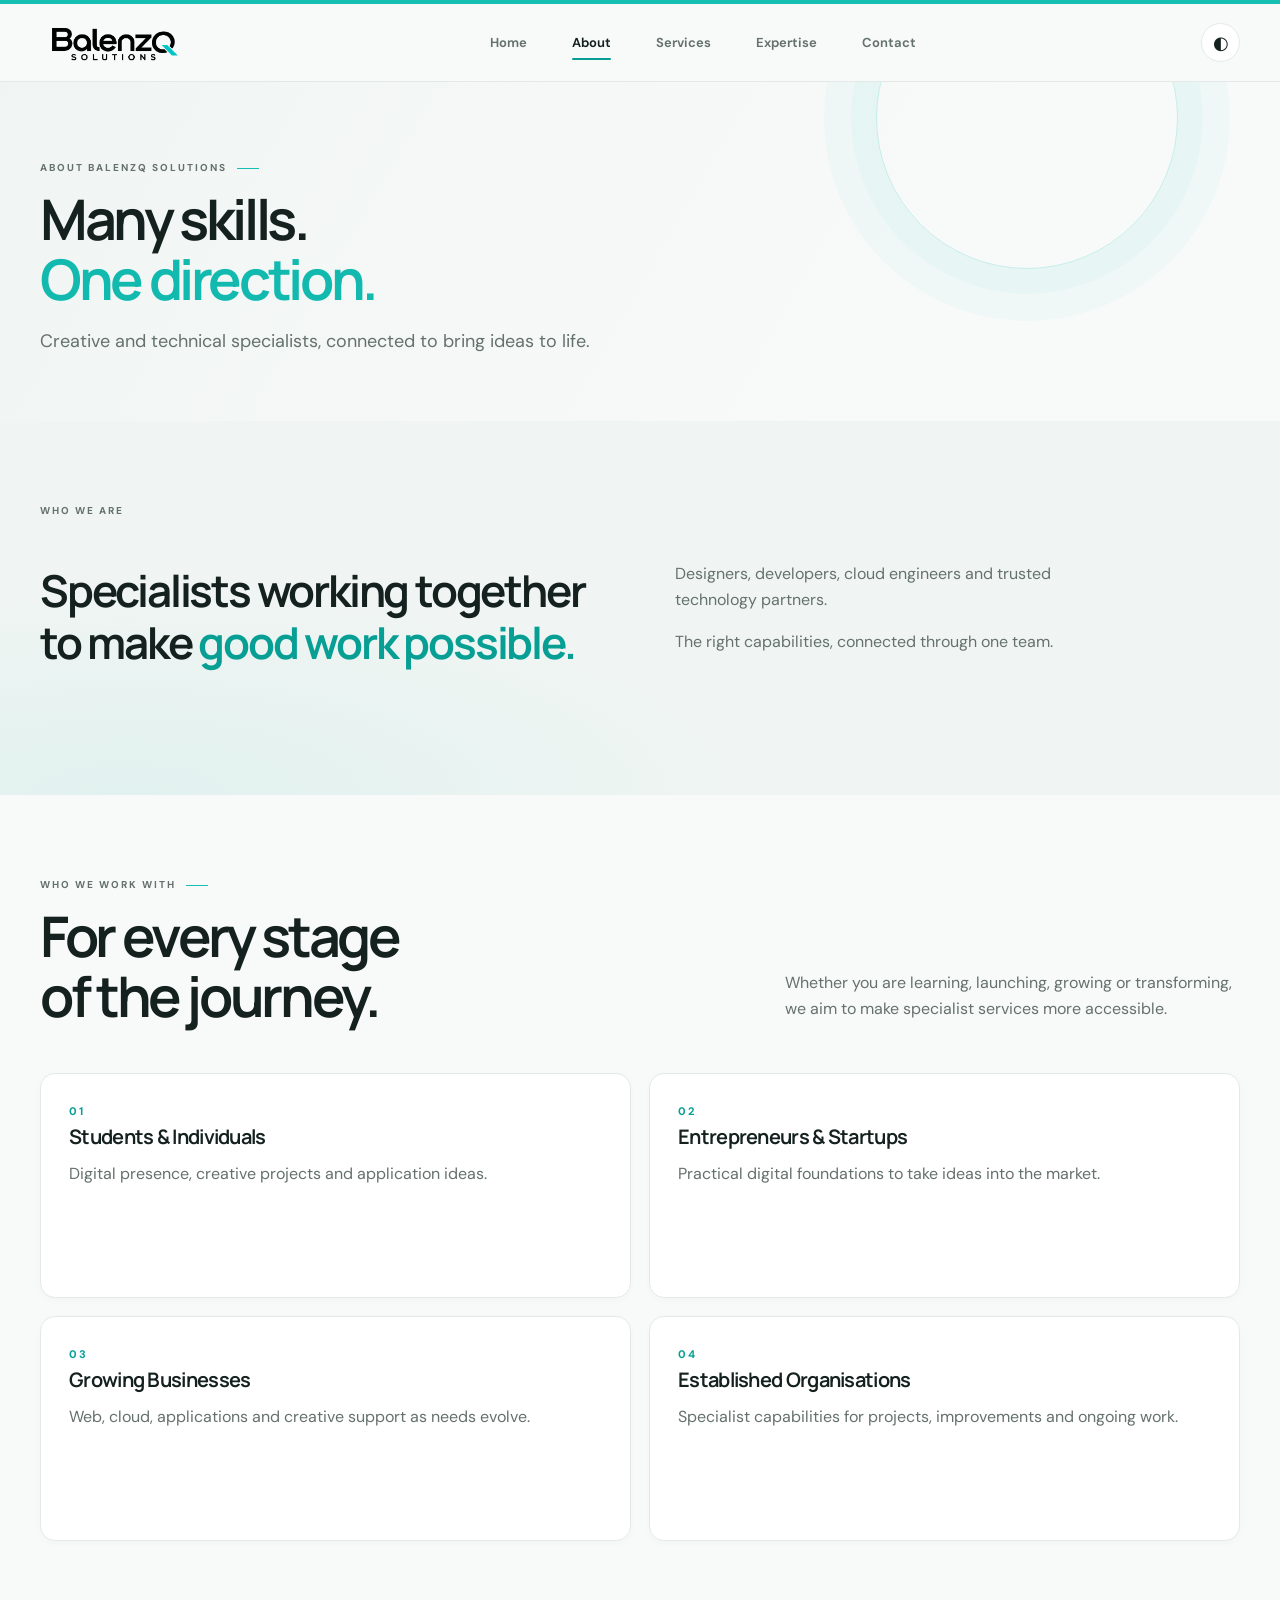
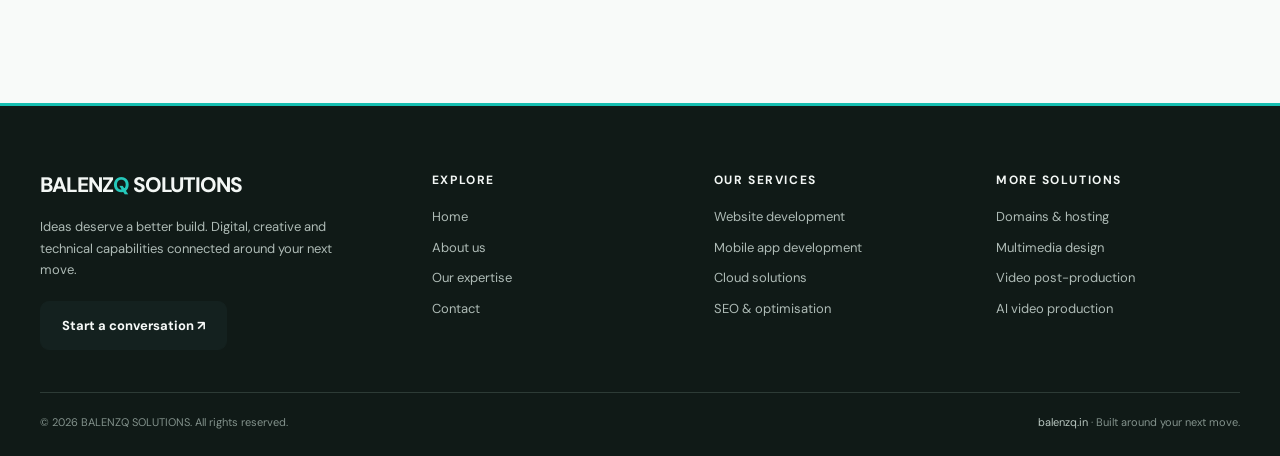
==== commit 9591e40d: "removed unwanted static website name - gowtham" ====
--- a/about.html
+++ b/about.html
@@ -2,4 +2,4 @@
 <div class="scroll-progress" aria-hidden="true"></div><header class="site-header"><div class="wrap nav"><a class="brand" href="index.html" aria-label="BALENZQ SOLUTIONS home"><img class="brand-logo logo-light" src="assets/logo-light.png" alt="BALENZQ SOLUTIONS"><img class="brand-logo logo-dark" src="assets/logo-dark.png" alt="BALENZQ SOLUTIONS"></a><nav aria-label="Main navigation"><a href="index.html">Home</a><a href="about.html">About</a><a href="services.html">Services</a><a href="expertise.html">Expertise</a><a href="contact.html">Contact</a></nav><div class="nav-actions"><button class="theme-toggle" type="button" aria-label="Toggle color theme" title="Toggle light or dark theme"><span class="theme-icon">◐</span></button></div></div></header>
 <main><section class="page-hero"><div class="wrap"><div class="eyebrow">ABOUT BALENZQ SOLUTIONS</div><h1>Many skills.<br><span style="color:#12b9ae">One direction.</span></h1><p>Creative and technical specialists, connected to bring ideas to life.</p></div></section>
 <section class="section soft"><div class="wrap split"><div><div class="eyebrow">WHO WE ARE</div><p class="statement">Specialists working together to make <span>good work possible.</span></p></div><div><p class="section-intro">Designers, developers, cloud engineers and trusted technology partners.</p><p class="section-intro">The right capabilities, connected through one team.</p></div></div></section>
-<section class="section"><div class="wrap"><div class="section-head"><div><div class="eyebrow">WHO WE WORK WITH</div><h2>For every stage<br>of the journey.</h2></div><p class="section-intro">Whether you are learning, launching, growing or transforming, we aim to make specialist services more accessible.</p></div><div class="grid"><div class="card"><div class="num">01</div><h3>Students & Individuals</h3><p>Digital presence, creative projects and application ideas.</p></div><div class="card"><div class="num">02</div><h3>Entrepreneurs & Startups</h3><p>Practical digital foundations to take ideas into the market.</p></div><div class="card"><div class="num">03</div><h3>Growing Businesses</h3><p>Web, cloud, applications and creative support as needs evolve.</p></div><div class="card"><div class="num">04</div><h3>Established Organisations</h3><p>Specialist capabilities for projects, improvements and ongoing work.</p></div></div></div></section></main><footer><div class="wrap"><div class="footer-grid"><div><div class="foot-brand">BALENZ<span>Q</span> SOLUTIONS</div><p class="footer-copy">Ideas deserve a better build. Digital, creative and technical capabilities connected around your next move.</p><a class="button" href="contact.html">Start a conversation ↗</a></div><div class="footer-col"><h4>Explore</h4><a href="index.html">Home</a><a href="about.html">About us</a><a href="expertise.html">Our expertise</a><a href="contact.html">Contact</a></div><div class="footer-col"><h4>Our services</h4><a href="services.html#web">Website development</a><a href="services.html#apps">Mobile app development</a><a href="services.html#cloud">Cloud solutions</a><a href="services.html#seo">SEO & optimisation</a></div><div class="footer-col"><h4>More solutions</h4><a href="services.html#domains">Domains & hosting</a><a href="services.html#creative">Multimedia design</a><a href="services.html#post">Video post-production</a><a href="services.html#ai">AI video production</a><p>Website: balenzq.in</p></div></div><div class="footer-bottom"><span>© 2026 BALENZQ SOLUTIONS. All rights reserved.</span><span><a href="index.html">balenzq.in</a> · Built around your next move.</span></div></div></footer><script src="script.js?v=3" defer></script></body></html>+<section class="section"><div class="wrap"><div class="section-head"><div><div class="eyebrow">WHO WE WORK WITH</div><h2>For every stage<br>of the journey.</h2></div><p class="section-intro">Whether you are learning, launching, growing or transforming, we aim to make specialist services more accessible.</p></div><div class="grid"><div class="card"><div class="num">01</div><h3>Students & Individuals</h3><p>Digital presence, creative projects and application ideas.</p></div><div class="card"><div class="num">02</div><h3>Entrepreneurs & Startups</h3><p>Practical digital foundations to take ideas into the market.</p></div><div class="card"><div class="num">03</div><h3>Growing Businesses</h3><p>Web, cloud, applications and creative support as needs evolve.</p></div><div class="card"><div class="num">04</div><h3>Established Organisations</h3><p>Specialist capabilities for projects, improvements and ongoing work.</p></div></div></div></section></main><footer><div class="wrap"><div class="footer-grid"><div><div class="foot-brand">BALENZ<span>Q</span> SOLUTIONS</div><p class="footer-copy">Ideas deserve a better build. Digital, creative and technical capabilities connected around your next move.</p><a class="button" href="contact.html">Start a conversation ↗</a></div><div class="footer-col"><h4>Explore</h4><a href="index.html">Home</a><a href="about.html">About us</a><a href="expertise.html">Our expertise</a><a href="contact.html">Contact</a></div><div class="footer-col"><h4>Our services</h4><a href="services.html#web">Website development</a><a href="services.html#apps">Mobile app development</a><a href="services.html#cloud">Cloud solutions</a><a href="services.html#seo">SEO & optimisation</a></div><div class="footer-col"><h4>More solutions</h4><a href="services.html#domains">Domains & hosting</a><a href="services.html#creative">Multimedia design</a><a href="services.html#post">Video post-production</a><a href="services.html#ai">AI video production</a></div></div><div class="footer-bottom"><span>© 2026 BALENZQ SOLUTIONS. All rights reserved.</span><span><a href="index.html">balenzq.in</a> · Built around your next move.</span></div></div></footer><script src="script.js?v=3" defer></script></body></html>
